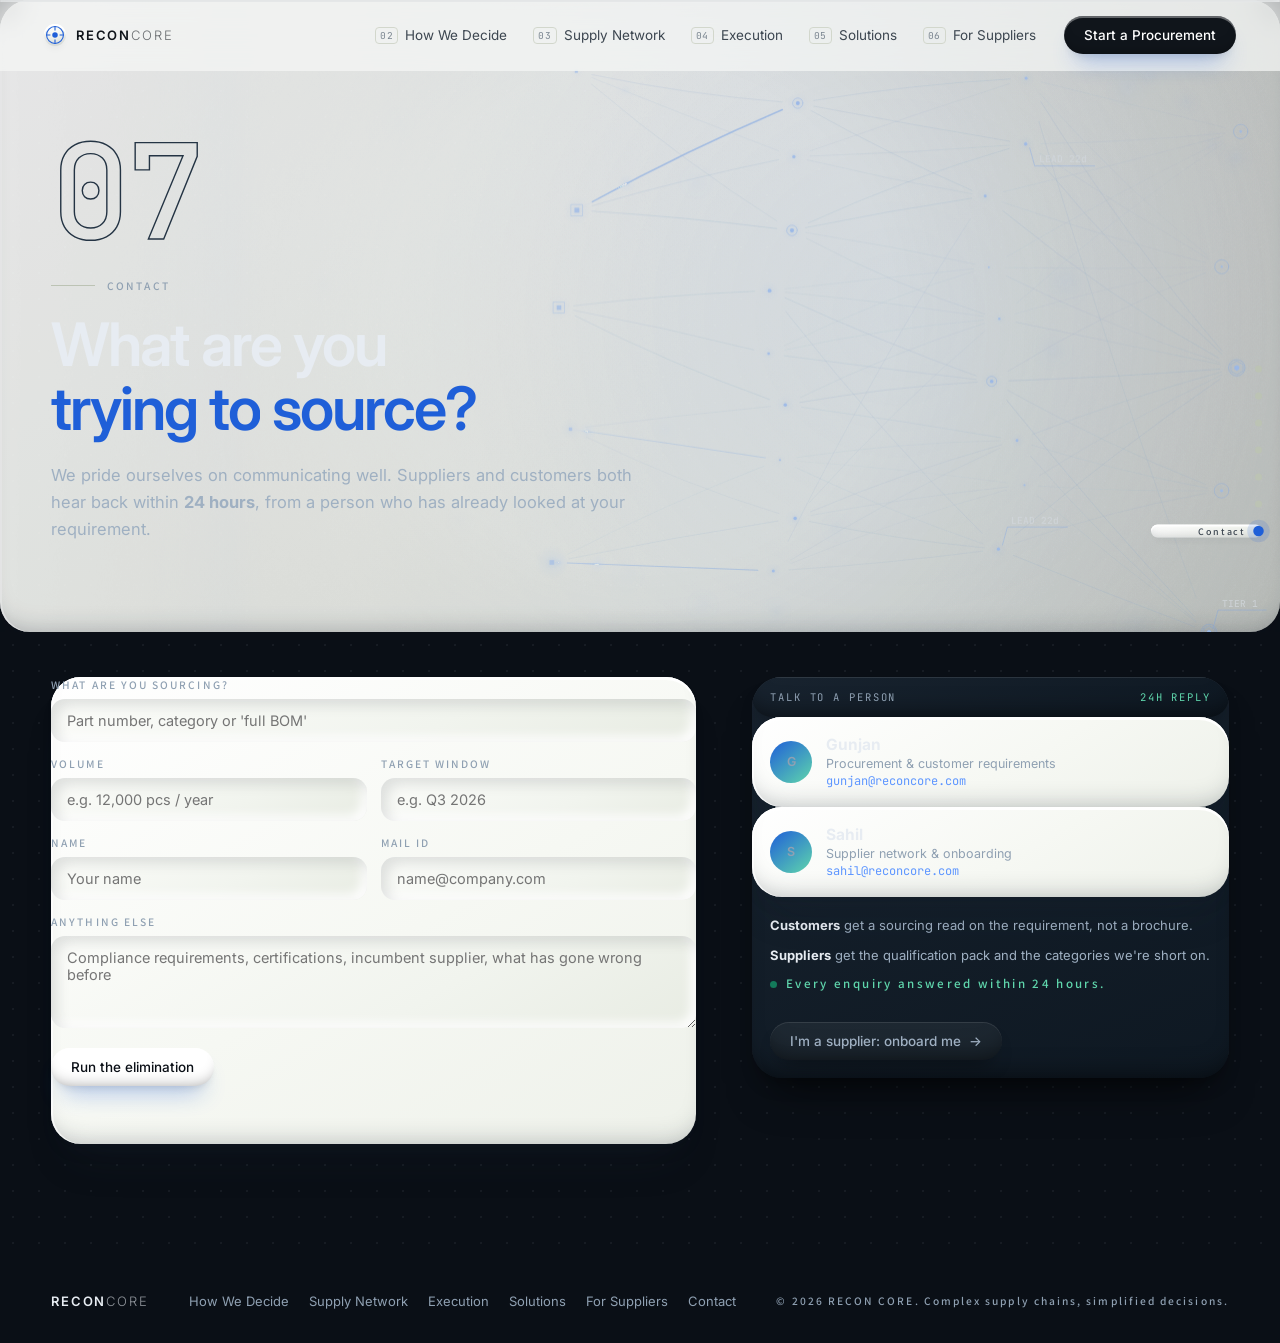
==== contact.html @ baec4ff2 "RECON CORE marketing site Seven-page static site for RECON CORE and the RECON ATLAS engine. Vanilla " ====
<!DOCTYPE html>
<html lang="en">
<head>
<meta charset="UTF-8" />
<meta name="viewport" content="width=device-width, initial-scale=1" />
<title>Contact | RECON CORE</title>
<meta name="description" content="Tell us what you are trying to source. Suppliers and customers hear back within 24 hours." />
<link rel="icon" href="favicon.svg" type="image/svg+xml" />
<meta property="og:type" content="website" />
<meta property="og:site_name" content="RECON CORE" />
<meta property="og:title" content="Contact | RECON CORE" />
<meta property="og:description" content="Tell us what you are trying to source. Suppliers and customers hear back within 24 hours." />
<meta name="twitter:card" content="summary_large_image" />
<meta name="twitter:title" content="Contact | RECON CORE" />
<meta name="twitter:description" content="Tell us what you are trying to source. Suppliers and customers hear back within 24 hours." />
<meta name="theme-color" content="#0a0f16" />
<link rel="preconnect" href="https://fonts.googleapis.com" />
<link rel="preconnect" href="https://fonts.gstatic.com" crossorigin />
<link href="https://fonts.googleapis.com/css2?family=Assistant:wght@300;400;500;600;700&family=Inter:wght@300;400;500;600;700&family=JetBrains+Mono:wght@400;500&display=swap" rel="stylesheet" />
<link rel="stylesheet" href="css/styles.css" />
<link rel="stylesheet" href="css/shell.css" />
<link rel="stylesheet" href="css/motion.css" />
<link rel="stylesheet" href="css/polish.css" />
<link rel="stylesheet" href="css/clay.css" />
</head>
<body data-page="contact">

<header class="chapter chapter--night">
  <canvas id="ctaNet" class="chapter__canvas" aria-hidden="true"></canvas>
  <div class="chapter__in">
    <span class="chapter__num">07</span>
    <p class="chapter__k">Contact</p>
    <h1 class="chapter__t">What are you<br /><em>trying to source?</em></h1>
    <p class="chapter__s">We pride ourselves on communicating well. Suppliers and customers both hear back within <b>24 hours</b>, from a person who has already looked at your requirement.</p>
  </div>
</header>

<section class="section section--night" id="start">
  <div class="wrap contact">
    <form class="form reveal" id="procForm">
      <div class="field">
        <label for="pWhat">WHAT ARE YOU SOURCING?</label>
        <input type="text" id="pWhat" placeholder="Part number, category or 'full BOM'" required />
      </div>
      <div class="form__row">
        <div class="field">
          <label for="pQty">VOLUME</label>
          <input type="text" id="pQty" placeholder="e.g. 12,000 pcs / year" />
        </div>
        <div class="field">
          <label for="pWhen">TARGET WINDOW</label>
          <input type="text" id="pWhen" placeholder="e.g. Q3 2026" />
        </div>
      </div>
      <div class="form__row">
        <div class="field">
          <label for="pName">NAME</label>
          <input type="text" id="pName" placeholder="Your name" required />
        </div>
        <div class="field">
          <label for="pMail">MAIL ID</label>
          <input type="email" id="pMail" placeholder="name@company.com" required />
        </div>
      </div>
      <div class="field">
        <label for="pNotes">ANYTHING ELSE</label>
        <textarea id="pNotes" placeholder="Compliance requirements, certifications, incumbent supplier, what has gone wrong before"></textarea>
      </div>
      <button class="btn btn--solid form__go" type="submit">Run the elimination</button>

      <div class="cta__out" id="ctaOut" aria-live="polite">
        <div class="cta__steps" id="ctaSteps"></div>
        <div class="cta__result" id="ctaResult"></div>
      </div>
    </form>

    <aside class="people reveal">
      <div class="panel-head panel-head--dark"><span>TALK TO A PERSON</span><span class="panel-head__right">24H REPLY</span></div>
      <article class="person">
        <span class="person__av" aria-hidden="true">G</span>
        <div>
          <b>Gunjan</b>
          <span>Procurement &amp; customer requirements</span>
          <a href="mailto:gunjan@reconcore.com">gunjan@reconcore.com</a>
        </div>
      </article>
      <article class="person">
        <span class="person__av" aria-hidden="true">S</span>
        <div>
          <b>Sahil</b>
          <span>Supplier network &amp; onboarding</span>
          <a href="mailto:sahil@reconcore.com">sahil@reconcore.com</a>
        </div>
      </article>
      <div class="people__note">
        <p><b>Customers</b> get a sourcing read on the requirement, not a brochure.</p>
        <p><b>Suppliers</b> get the qualification pack and the categories we're short on.</p>
        <p class="people__sla"><span class="dot dot--live"></span>Every enquiry answered within 24 hours.</p>
      </div>
      <a class="btn btn--ghost btn--ghost-dark people__alt" href="suppliers.html">I'm a supplier: onboard me <span aria-hidden="true">&rarr;</span></a>
    </aside>
  </div>
</section>

<script src="js/hero-network.js"></script>
<script src="js/decision-tree.js"></script>
<script src="js/supply-map.js"></script>
<script src="js/shell.js"></script>
<script src="js/pages.js"></script>
<script src="js/motion.js"></script>
</body>
</html>
---- css/styles.css ----
/* =========================================================
   RECON CORE: engineering-canvas visual system
   ========================================================= */

:root{
  --paper:#f6f7f5;
  --paper-2:#eef0ec;
  --card:#ffffff;
  --ink:#10151b;
  --ink-2:#3c4650;
  --muted:#7a8590;
  --line:#d7dcd6;
  --line-2:#c3cabf;
  --accent:#1f5fd8;
  --accent-soft:#e8effc;
  --green:#137a5a;
  --green-soft:#e2f2ec;
  --amber:#a06b12;
  --night:#0a0f16;
  --night-2:#0f1720;
  --night-line:#1e2a36;
  --night-ink:#e7ecf2;
  --grid:rgba(16,21,27,.055);
  --mono:"JetBrains Mono",ui-monospace,SFMono-Regular,Menlo,Consolas,monospace;
  --sans:"Inter",-apple-system,BlinkMacSystemFont,"Segoe UI",Roboto,Helvetica,Arial,sans-serif;
  --r:14px;
  --ease:cubic-bezier(.16,1,.3,1);
}

*{box-sizing:border-box}
html{scroll-behavior:smooth}
body{
  margin:0;
  font-family:var(--sans);
  color:var(--ink);
  background:var(--paper);
  -webkit-font-smoothing:antialiased;
  overflow-x:hidden;
}
img,svg,canvas{display:block;max-width:100%}
a{color:inherit;text-decoration:none}
button{font:inherit;color:inherit}

/* dotted engineering grid */
.section,.hero{
  position:relative;
  background-image:radial-gradient(var(--grid) 1px,transparent 1px);
  background-size:26px 26px;
}
.section--paper{background-color:var(--paper-2)}
.section--night{
  background-color:var(--night);
  color:var(--night-ink);
  background-image:radial-gradient(rgba(231,236,242,.06) 1px,transparent 1px);
}

.wrap{width:min(1240px,92vw);margin-inline:auto}
.section{padding:clamp(72px,9vw,132px) 0}

/* ---------- scroll rail ---------- */
.scroll-rail{position:fixed;top:0;left:0;right:0;height:2px;z-index:200;background:transparent}
.scroll-rail__fill{height:100%;width:0;background:linear-gradient(90deg,var(--accent),var(--green));transition:width .1s linear}

/* ---------- nav ---------- */
.nav{
  position:fixed;top:0;left:0;right:0;z-index:150;
  display:flex;align-items:center;gap:28px;
  padding:16px clamp(18px,4vw,44px);
  background:rgba(246,247,245,.72);
  backdrop-filter:blur(14px) saturate(140%);
  border-bottom:1px solid transparent;
  transition:background .35s var(--ease),border-color .35s var(--ease),padding .35s var(--ease);
}
.nav.is-stuck{background:rgba(246,247,245,.92);border-bottom-color:var(--line);padding-block:11px}
.nav__brand{display:flex;align-items:center;gap:10px;margin-right:auto}
.nav__mark{display:grid;place-items:center;color:var(--accent);animation:spin 24s linear infinite}
@keyframes spin{to{transform:rotate(360deg)}}
.nav__word{font-weight:600;letter-spacing:.14em;font-size:13px}
.nav__word b{font-weight:300;opacity:.6}
.nav__links{display:flex;gap:26px;font-size:13.5px;color:var(--ink-2)}
.nav__links a{position:relative;padding:4px 0;transition:color .25s}
.nav__links a::after{
  content:"";position:absolute;left:0;right:100%;bottom:0;height:1px;
  background:var(--accent);transition:right .35s var(--ease);
}
.nav__links a:hover{color:var(--ink)}
.nav__links a:hover::after{right:0}
.nav__burger{display:none;background:none;border:0;padding:8px;cursor:pointer}
.nav__burger span{display:block;width:20px;height:1.5px;background:var(--ink);margin:4px 0;transition:transform .3s var(--ease),opacity .3s}
.nav.is-open .nav__burger span:first-child{transform:translateY(3px) rotate(45deg)}
.nav.is-open .nav__burger span:last-child{transform:translateY(-2.5px) rotate(-45deg)}

/* ---------- buttons ---------- */
.btn{
  display:inline-flex;align-items:center;gap:8px;
  padding:11px 20px;border-radius:999px;border:1px solid transparent;
  font-size:13.5px;font-weight:500;cursor:pointer;
  transition:transform .3s var(--ease),background .25s,color .25s,border-color .25s,box-shadow .3s;
}
.btn--solid{background:var(--ink);color:#fff}
.btn--solid:hover{transform:translateY(-2px);box-shadow:0 12px 26px -14px rgba(16,21,27,.7)}
.btn--ghost{border-color:var(--line-2);color:var(--ink-2)}
.btn--ghost:hover{border-color:var(--ink);color:var(--ink);transform:translateY(-2px)}
.section--night .btn--solid{background:#fff;color:var(--night)}

/* ---------- shared type ---------- */
.eyebrow{
  display:flex;align-items:center;gap:10px;
  font-family:var(--mono);font-size:11.5px;letter-spacing:.16em;text-transform:uppercase;
  color:var(--muted);margin:0 0 18px;
}
.eyebrow__num{
  display:grid;place-items:center;min-width:26px;height:20px;border-radius:4px;
  background:var(--ink);color:var(--paper);font-size:10.5px;letter-spacing:.06em;
}
.section--night .eyebrow{color:#8fa0b2}
.section--night .eyebrow__num{background:var(--accent);color:#fff}
.sec-title{
  font-size:clamp(28px,4vw,50px);line-height:1.08;letter-spacing:-.028em;
  font-weight:600;margin:0 0 16px;max-width:20ch;
}
.sec-title .muted{color:var(--muted);font-weight:300}
.sec-sub{max-width:58ch;color:var(--ink-2);font-size:16px;line-height:1.6;margin:0}
.section--night .sec-sub{color:#9fb0c2}
.sec-head{margin-bottom:clamp(38px,5vw,64px)}
.ok{color:var(--green)}

/* ---------- reveal ---------- */
.reveal{opacity:0;transform:translateY(26px);transition:opacity .9s var(--ease),transform .9s var(--ease)}
.reveal.is-in{opacity:1;transform:none}

/* =========================================================
   01 HERO
   ========================================================= */
.hero{
  min-height:100svh;display:flex;align-items:center;
  padding:112px 0 72px;overflow:hidden;
}
.hero__canvas{position:absolute;inset:0;width:100%;height:100%;opacity:.95}
/* copy stacks in the left column; the network breathes in the space to its right */
.hero__inner{
  position:relative;z-index:2;width:min(1240px,92vw);margin-inline:auto;
  display:grid;grid-template-columns:minmax(0,min(700px,55%)) 1fr;align-items:end;gap:clamp(24px,3vw,38px);
}
.hero__title{
  font-size:clamp(31px,4vw,52px);line-height:1.05;letter-spacing:-.034em;font-weight:600;
  margin:0 0 18px;
}
/* the mask that the lines rise out of: padded so descenders survive it */
.hero__title .line{display:block;overflow:hidden;padding-bottom:.1em;margin-bottom:-.1em}
.hero__title .line>span{display:block;transform:translateY(105%);animation:riseIn 1s var(--ease) forwards}
.hero__title .line:nth-child(1)>span{animation-delay:.15s}
.hero__title .line:nth-child(2)>span{animation-delay:.28s}
.hero__title .line:nth-child(3)>span{animation-delay:.41s}
.hero__title .line--accent>span{color:var(--accent)}
@keyframes riseIn{to{transform:none}}
.hero__sub{
  max-width:56ch;color:var(--ink-2);font-size:clamp(14px,1.15vw,15.5px);line-height:1.6;margin:0 0 4px;
  opacity:0;animation:fadeUp .9s var(--ease) .62s forwards;
}
.hero__actions{display:flex;gap:12px;flex-wrap:wrap;opacity:0;animation:fadeUp .9s var(--ease) .76s forwards}
@keyframes fadeUp{from{opacity:0;transform:translateY(16px)}to{opacity:1;transform:none}}

.elim{
  grid-column:2;align-self:end;justify-self:end;width:min(400px,100%);
  background:rgba(255,255,255,.82);backdrop-filter:blur(8px);
  border:1px solid var(--line);border-radius:var(--r);padding:22px;
  opacity:0;animation:fadeUp 1s var(--ease) .9s forwards;
  box-shadow:0 30px 60px -50px rgba(16,21,27,.6);
}
.elim__head{
  display:flex;align-items:center;gap:9px;font-family:var(--mono);
  font-size:10.5px;letter-spacing:.18em;color:var(--muted);margin-bottom:18px;
}
.dot{width:7px;height:7px;border-radius:50%;background:var(--green)}
.dot--live{box-shadow:0 0 0 0 rgba(19,122,90,.5);animation:pulse 2s infinite}
@keyframes pulse{70%{box-shadow:0 0 0 9px rgba(19,122,90,0)}100%{box-shadow:0 0 0 0 rgba(19,122,90,0)}}
.elim__track{display:flex;align-items:baseline;gap:6px;flex-wrap:wrap;font-family:var(--mono)}
.elim__n{
  font-size:clamp(18px,2.4vw,27px);font-weight:500;color:var(--line-2);
  transition:color .45s var(--ease),transform .45s var(--ease);
}
.elim__n.is-on{color:var(--ink);transform:translateY(-2px)}
.elim__n.is-done{color:var(--muted);opacity:.55}
.elim__n--final.is-on{color:var(--green)}
.elim__track i{color:var(--line-2);font-style:normal;font-size:14px}
.elim__status{font-family:var(--mono);font-size:11.5px;color:var(--muted);margin:16px 0 10px;min-height:16px}
.elim__bar{height:3px;background:var(--paper-2);border-radius:2px;overflow:hidden}
.elim__bar-fill{height:100%;width:0;background:linear-gradient(90deg,var(--accent),var(--green));transition:width .5s var(--ease)}

.hero__scroll{
  position:absolute;bottom:26px;left:50%;transform:translateX(-50%);z-index:2;
  display:flex;align-items:center;gap:9px;font-family:var(--mono);font-size:10.5px;
  letter-spacing:.2em;text-transform:uppercase;color:var(--muted);
}
.hero__scroll span{display:block;width:1px;height:30px;background:linear-gradient(var(--line-2),transparent);position:relative;overflow:hidden}
.hero__scroll span::after{content:"";position:absolute;inset:0;background:var(--accent);animation:scrollDot 2.2s ease-in-out infinite}
@keyframes scrollDot{0%{transform:translateY(-100%)}60%,100%{transform:translateY(100%)}}

/* =========================================================
   02 PROBLEM: chain
   ========================================================= */
.chain{display:grid;gap:26px}
.chain__row{
  background:var(--card);border:1px solid var(--line);border-radius:var(--r);
  padding:22px 24px;position:relative;overflow:hidden;
}
.chain__row--core{border-color:var(--accent);box-shadow:0 24px 50px -44px rgba(31,95,216,.9)}
.chain__label{font-family:var(--mono);font-size:10.5px;letter-spacing:.18em;color:var(--muted);margin-bottom:18px}
.chain__row--core .chain__label{color:var(--accent)}
.chain__nodes{display:flex;align-items:center;gap:0;flex-wrap:wrap;row-gap:14px}
.cnode{
  position:relative;flex:0 0 auto;
  border:1px solid var(--line-2);border-radius:8px;background:var(--paper);
  padding:9px 13px;font-size:12.5px;color:var(--ink-2);white-space:nowrap;
  opacity:0;transform:translateY(8px);
}
.is-in .cnode{animation:nodeIn .5s var(--ease) forwards}
.chain__nodes .cnode:nth-child(1){animation-delay:.05s}
.chain__nodes .cnode:nth-child(2){animation-delay:.16s}
.chain__nodes .cnode:nth-child(3){animation-delay:.27s}
.chain__nodes .cnode:nth-child(4){animation-delay:.38s}
.chain__nodes .cnode:nth-child(5){animation-delay:.49s}
.chain__nodes .cnode:nth-child(6){animation-delay:.6s}
.chain__nodes .cnode:nth-child(7){animation-delay:.71s}
.chain__nodes .cnode:nth-child(8){animation-delay:.82s}
@keyframes nodeIn{to{opacity:1;transform:none}}
.cnode + .cnode{margin-left:38px}
.cnode + .cnode::before{
  content:"";position:absolute;left:-38px;top:50%;width:38px;height:1px;
  background-image:linear-gradient(90deg,var(--line-2) 55%,transparent 0);
  background-size:6px 1px;
}
.cnode + .cnode::after{
  content:"";position:absolute;left:-9px;top:50%;transform:translateY(-50%) rotate(45deg);
  width:4px;height:4px;border-top:1px solid var(--line-2);border-right:1px solid var(--line-2);
}
.cnode--core{background:var(--ink);color:#fff;border-color:var(--ink);font-weight:500;letter-spacing:.06em}
.cnode--core::before{background-image:linear-gradient(90deg,var(--accent) 55%,transparent 0)!important}
.cnode--end{border-color:var(--ink);color:var(--ink)}
.chain__row--core .cnode--end{border-color:var(--green);color:var(--green);background:var(--green-soft)}
.chain__meta{margin-top:18px;font-size:12.5px;color:var(--muted)}
.chain__meta b{color:var(--ink-2);font-weight:600}
.chain__meta--core b{color:var(--green)}

.stat-strip{
  display:grid;grid-template-columns:repeat(4,1fr);gap:1px;margin-top:34px;
  background:var(--line);border:1px solid var(--line);border-radius:var(--r);overflow:hidden;
}
.stat{background:var(--card);padding:24px 22px}
.stat b{display:block;font-family:var(--mono);font-size:clamp(26px,3.4vw,40px);font-weight:500;letter-spacing:-.02em}
.stat span{display:block;margin-top:6px;font-size:12.5px;color:var(--muted);line-height:1.45}

/* =========================================================
   03 HOW WE THINK
   ========================================================= */
.think{display:grid;grid-template-columns:.9fr 1.1fr;gap:26px;align-items:start}
.think__factors{display:grid;gap:12px}
.factor{
  display:grid;grid-template-columns:1fr auto;align-items:center;row-gap:4px;
  text-align:left;background:var(--card);border:1px solid var(--line);border-radius:12px;
  padding:16px 18px;cursor:pointer;transition:border-color .3s,transform .3s var(--ease),box-shadow .3s;
}
.factor:hover{transform:translateX(4px);border-color:var(--line-2)}
.factor__k{font-family:var(--mono);font-size:12px;letter-spacing:.12em}
.factor__v{grid-column:1;font-size:12.5px;color:var(--muted)}
.factor__check{
  grid-row:1/3;width:22px;height:22px;border-radius:50%;border:1px solid var(--line-2);
  display:grid;place-items:center;transition:background .3s,border-color .3s;
}
.factor__check::after{
  content:"";width:9px;height:5px;border-left:1.6px solid #fff;border-bottom:1.6px solid #fff;
  transform:rotate(-45deg) scale(.4);opacity:0;transition:opacity .25s,transform .35s var(--ease);
}
.factor.is-on{border-color:var(--ink)}
.factor.is-on .factor__check{background:var(--green);border-color:var(--green)}
.factor.is-on .factor__check::after{opacity:1;transform:rotate(-45deg) scale(1)}
.factor:not(.is-on){opacity:.55}

.think__panel{background:var(--card);border:1px solid var(--line);border-radius:var(--r);overflow:hidden}
.panel-head{
  display:flex;justify-content:space-between;align-items:center;
  padding:13px 18px;border-bottom:1px solid var(--line);
  font-family:var(--mono);font-size:10.5px;letter-spacing:.18em;color:var(--muted);
}
.panel-head__right{color:var(--ink-2)}
.think__chart{width:100%;height:230px;display:block}
.think__legend{display:flex;flex-wrap:wrap;gap:16px;padding:0 18px 16px;font-size:11.5px;color:var(--muted)}
.think__legend i{display:inline-block;width:14px;height:2px;margin-right:7px;vertical-align:middle;border-radius:2px}
.think__out{display:grid;grid-template-columns:repeat(3,1fr);border-top:1px solid var(--line)}
.think__out div{padding:16px 18px;border-right:1px solid var(--line)}
.think__out div:last-child{border-right:0}
.think__out span{display:block;font-size:11.5px;color:var(--muted);margin-bottom:5px}
.think__out b{font-family:var(--mono);font-size:21px;font-weight:500;transition:color .3s}

/* =========================================================
   04 DECISION TREE
   ========================================================= */
.io{display:grid;grid-template-columns:1fr auto 1fr;gap:22px;align-items:center;margin-bottom:44px}
.io__box{background:var(--card);border:1px solid var(--line);border-radius:var(--r);padding:22px}
.io__box--out{border-color:var(--green)}
.io__k{font-family:var(--mono);font-size:10.5px;letter-spacing:.18em;color:var(--muted)}
.io__box b{display:block;font-size:19px;margin:8px 0 8px;letter-spacing:-.015em}
.io__box p{margin:0;font-size:13px;color:var(--muted);line-height:1.5}
.io__mid{display:grid;justify-items:center;gap:8px}
.io__canvas{width:230px;height:170px}
.io__label{font-family:var(--mono);font-size:10.5px;letter-spacing:.18em;color:var(--accent)}

.treewrap{display:grid;grid-template-columns:1.55fr .8fr;gap:26px;align-items:start}
.tree{width:100%;height:auto;background:var(--card);border:1px solid var(--line);border-radius:var(--r)}
.tree text{font-family:var(--mono);fill:var(--ink-2)}
.tlink{fill:none;stroke:var(--line-2);stroke-width:1.2;stroke-dasharray:5 5}
.tlink--live{stroke:var(--accent);stroke-width:1.6;stroke-dasharray:none}
.tlink--dead{stroke:var(--line);opacity:.5}
.tnode rect{fill:var(--paper);stroke:var(--line-2);stroke-width:1;rx:7}
.tnode text{font-size:10.5px;text-anchor:middle}
.tnode--root rect{fill:var(--ink);stroke:var(--ink)}
.tnode--root text{fill:#fff;font-size:12px}
.tnode--crit rect{fill:#fff;stroke:var(--ink-2)}
.tnode--live rect{stroke:var(--accent);fill:var(--accent-soft)}
.tnode--live text{fill:var(--accent)}
.tnode--win rect{fill:var(--green);stroke:var(--green)}
.tnode--win text{fill:#fff}
.tnode--dead{opacity:.3}
.tnode--num rect{fill:#fff;stroke:var(--ink);stroke-width:1.2}
.tnode--num text{font-size:15px;fill:var(--ink)}
.tcount{font-size:15px;font-weight:500;fill:var(--ink)}
.tnode{transition:opacity .5s var(--ease)}
.tpulse{fill:var(--accent)}

.scorecard{background:var(--card);border:1px solid var(--line);border-radius:var(--r);overflow:hidden;position:sticky;top:96px}
.scorecard__list{list-style:none;margin:0;padding:16px 18px;display:grid;gap:13px}
.scorecard__list li{display:grid;grid-template-columns:1fr 74px 30px;align-items:center;gap:10px;font-size:12.5px;color:var(--ink-2)}
.scorecard__list i{height:4px;border-radius:2px;background:var(--paper-2);position:relative;overflow:hidden}
.scorecard__list i::after{
  content:"";position:absolute;inset:0;width:0;border-radius:2px;
  background:linear-gradient(90deg,var(--accent),var(--green));transition:width 1.1s var(--ease);
}
.scorecard.is-in li i::after{width:var(--sw)}
.scorecard__list b{font-family:var(--mono);font-size:12.5px;text-align:right;font-weight:500}
.scorecard__why{padding:16px 18px;border-top:1px solid var(--line);background:var(--paper)}
.scorecard__why span{font-family:var(--mono);font-size:10.5px;letter-spacing:.16em;color:var(--muted)}
.scorecard__why p{margin:9px 0 0;font-size:12.8px;line-height:1.55;color:var(--ink-2)}

/* =========================================================
   05 SUPPLY NETWORK MAP
   ========================================================= */
.mapwrap{position:relative;border:1px solid var(--night-line);border-radius:var(--r);background:var(--night-2);overflow:hidden}
.map{width:100%;height:auto;display:block}
.mdot{fill:#4d647a}
.mroute{fill:none;stroke:rgba(31,95,216,.55);stroke-width:1.1;stroke-dasharray:4 6}
.mroute--hot{stroke:rgba(94,150,255,.9)}
.mflow{fill:none;stroke:#7fb0ff;stroke-width:1.6;stroke-linecap:round}
.mhub circle{fill:#5e96ff}
.mhub .ring{fill:none;stroke:#5e96ff;stroke-width:1}
.mhub text{font-family:var(--mono);font-size:9.5px;fill:#93a7bb;letter-spacing:.08em}
.mship{fill:#e7ecf2}
.mship-glow{fill:rgba(127,176,255,.18)}
.mship-g{filter:drop-shadow(0 0 3px rgba(127,176,255,.45))}
@keyframes landIn{to{opacity:1}}
@keyframes hubRing{
  0%{r:4;opacity:.85}
  70%{r:16;opacity:0}
  100%{r:16;opacity:0}
}
.map__legend{
  position:absolute;left:14px;bottom:12px;background:rgba(10,15,22,.7);
  border:1px solid var(--night-line);border-radius:8px;padding:8px 12px;
display:flex;gap:18px;flex-wrap:wrap;
  font-family:var(--mono);font-size:10px;letter-spacing:.1em;color:#8fa0b2;
}
.map__legend span{display:flex;align-items:center;gap:7px}
.lg{width:12px;height:2px;border-radius:2px;display:inline-block}
.lg--hub{width:7px;height:7px;border-radius:50%;background:#5e96ff}
.lg--route{background:repeating-linear-gradient(90deg,rgba(94,150,255,.8) 0 3px,transparent 3px 6px)}
.lg--ship{width:7px;height:7px;border-radius:50%;background:#e7ecf2}
.map__ticker{
  position:absolute;right:18px;top:16px;min-width:236px;
  background:rgba(10,15,22,.72);border:1px solid var(--night-line);border-radius:10px;padding:12px 14px;
  font-family:var(--mono);font-size:11px;color:#9fb0c2;line-height:1.75;
}
.map__ticker b{color:#e7ecf2;font-weight:500}
.map__ticker .row{display:flex;justify-content:space-between;gap:14px;opacity:0;animation:fadeUp .5s var(--ease) forwards}

/* =========================================================
   06 DASHBOARD
   ========================================================= */
.dash{border:1px solid var(--line);border-radius:var(--r);overflow:hidden;background:var(--card);box-shadow:0 40px 80px -70px rgba(16,21,27,.9)}
.dash__bar{display:flex;align-items:center;gap:22px;padding:12px 18px;border-bottom:1px solid var(--line);background:var(--paper)}
.dash__logo{font-family:var(--mono);font-size:11px;letter-spacing:.16em}
.dash__tabs{display:flex;gap:18px;font-size:12px;color:var(--muted)}
.dash__tabs b{font-weight:400;cursor:default}
.dash__tabs .is-on{color:var(--ink);font-weight:500;position:relative}
.dash__tabs .is-on::after{content:"";position:absolute;left:0;right:0;bottom:-13px;height:2px;background:var(--accent)}
.dash__dots{margin-left:auto;display:flex;gap:6px}
.dash__dots i{width:7px;height:7px;border-radius:50%;background:var(--line-2)}
.dash__body{display:grid;grid-template-columns:1fr 1.5fr 1fr}
.dash__col{padding:20px;border-right:1px solid var(--line)}
.dash__col:last-child{border-right:0}
.dash__k{font-family:var(--mono);font-size:10.5px;letter-spacing:.18em;color:var(--muted);margin-bottom:14px}
.drow{
  display:flex;justify-content:space-between;align-items:center;gap:12px;
  padding:10px 0;border-bottom:1px dashed var(--line);font-size:12.5px;color:var(--ink-2);
  opacity:0;transform:translateY(6px);
}
.dash.is-in .drow{animation:nodeIn .5s var(--ease) forwards}
.dash.is-in .drow:nth-child(2){animation-delay:.1s}
.dash.is-in .drow:nth-child(3){animation-delay:.2s}
.dash.is-in .drow:nth-child(4){animation-delay:.3s}
.dash.is-in .drow:nth-child(5){animation-delay:.4s}
.dash.is-in .drow:nth-child(6){animation-delay:.5s}
.drow em{font-style:normal;font-family:var(--mono);font-size:11.5px}
.chip{padding:3px 9px;border-radius:999px;font-size:10.5px;font-family:var(--mono)}
.chip--ok{background:var(--green-soft);color:var(--green)}
.chip--warn{background:#fbf1de;color:var(--amber)}

.pipe{display:flex;align-items:center;justify-content:space-between;margin-bottom:20px;position:relative}
.pipe::before{content:"";position:absolute;left:6px;right:6px;top:6px;height:1px;background:repeating-linear-gradient(90deg,var(--line-2) 0 4px,transparent 4px 8px)}
.pipe__step{position:relative;display:grid;justify-items:center;gap:8px;z-index:1}
.pipe__step i{width:13px;height:13px;border-radius:50%;background:var(--paper);border:1.5px solid var(--line-2);transition:background .4s,border-color .4s,transform .4s var(--ease)}
.pipe__step span{font-size:10.5px;color:var(--muted);font-family:var(--mono)}
.pipe__step.is-done i{background:var(--green);border-color:var(--green)}
.pipe__step.is-active i{background:var(--accent);border-color:var(--accent);transform:scale(1.25);box-shadow:0 0 0 5px rgba(31,95,216,.14)}
.pipe__step.is-done span,.pipe__step.is-active span{color:var(--ink-2)}

.dtable{width:100%;border-collapse:collapse;font-size:12.5px}
.dtable th{text-align:left;font-family:var(--mono);font-size:10px;letter-spacing:.14em;color:var(--muted);font-weight:400;padding:8px 0;border-bottom:1px solid var(--line)}
.dtable td{padding:11px 0;border-bottom:1px dashed var(--line);color:var(--ink-2)}
.dtable tr:last-child td{border-bottom:0}

.gauge{position:relative;display:grid;place-items:center;margin-bottom:14px}
.gauge svg{width:132px;height:132px;transform:rotate(-90deg)}
.gauge__bg{fill:none;stroke:var(--paper-2);stroke-width:8}
.gauge__fg{fill:none;stroke:var(--green);stroke-width:8;stroke-linecap:round;stroke-dasharray:314;stroke-dashoffset:314;transition:stroke-dashoffset 1.6s var(--ease)}
.gauge__num{position:absolute;top:44%;transform:translateY(-50%);font-family:var(--mono);font-size:24px}
.gauge small{position:absolute;bottom:14px;font-size:10.5px;color:var(--muted)}

/* =========================================================
   07 CARDS
   ========================================================= */
.cards{display:grid;grid-template-columns:repeat(4,1fr);gap:20px}
.card{
  background:var(--card);border:1px solid var(--line);border-radius:var(--r);padding:18px;
  transition:transform .45s var(--ease),box-shadow .45s var(--ease),border-color .3s;
}
.card:hover{transform:translateY(-6px);border-color:var(--line-2);box-shadow:0 30px 50px -44px rgba(16,21,27,.8)}
.card__art{height:132px;border-radius:9px;margin-bottom:16px;position:relative;overflow:hidden;background:var(--night-2)}
.card__art::after{content:"";position:absolute;inset:0;opacity:.9}
.card__art--semi::after{
  background:
    repeating-linear-gradient(90deg,transparent 0 12px,rgba(94,150,255,.35) 12px 13px),
    repeating-linear-gradient(0deg,transparent 0 12px,rgba(94,150,255,.22) 12px 13px),
    radial-gradient(circle at 50% 50%,rgba(94,150,255,.4),transparent 60%);
}
.card__art--pass::after{
  background:
    repeating-linear-gradient(45deg,rgba(19,122,90,.3) 0 6px,transparent 6px 16px),
    radial-gradient(circle at 30% 60%,rgba(19,122,90,.45),transparent 60%);
}
.card__art--em::after{
  background:
    repeating-radial-gradient(circle at 50% 50%,rgba(160,107,18,.36) 0 2px,transparent 2px 11px),
    radial-gradient(circle at 50% 50%,rgba(160,107,18,.3),transparent 65%);
}
.card__art--ind::after{
  background:
    repeating-linear-gradient(135deg,rgba(231,236,242,.22) 0 4px,transparent 4px 12px),
    radial-gradient(circle at 70% 40%,rgba(231,236,242,.28),transparent 60%);
}
.card__art::before{
  content:"";position:absolute;top:0;left:-60%;width:45%;height:100%;z-index:2;
  background:linear-gradient(100deg,transparent,rgba(255,255,255,.22),transparent);
  transition:left .8s var(--ease);
}
.card:hover .card__art::before{left:120%}
.card h3{margin:0 0 8px;font-size:17px;letter-spacing:-.015em;font-weight:600}
.card p{margin:0 0 14px;font-size:13px;line-height:1.55;color:var(--muted)}
.card__tag{
  display:inline-block;font-family:var(--mono);font-size:10px;letter-spacing:.12em;
  padding:4px 9px;border-radius:999px;background:var(--paper);border:1px solid var(--line);color:var(--ink-2);
}

/* =========================================================
   08 INDUSTRIES
   ========================================================= */
.inds{display:grid;grid-template-columns:repeat(4,1fr);gap:20px}
.ind{
  background:var(--card);border:1px solid var(--line);border-radius:var(--r);padding:22px;
  transition:transform .45s var(--ease),border-color .3s;position:relative;overflow:hidden;
}
.ind::after{content:"";position:absolute;left:0;bottom:0;height:2px;width:0;background:var(--accent);transition:width .6s var(--ease)}
.ind:hover{transform:translateY(-5px);border-color:var(--line-2)}
.ind:hover::after{width:100%}
.ind h3{margin:0 0 10px;font-size:18px;letter-spacing:-.015em;font-weight:600}
.ind p{margin:0 0 18px;font-size:13px;line-height:1.55;color:var(--muted)}
.ind__w{display:flex;gap:4px;height:6px;margin-bottom:12px}
.ind__w i{height:100%;width:0;border-radius:2px;transition:width 1s var(--ease)}
.is-in .ind__w i{width:var(--w)}
.ind__w i:nth-child(1){background:var(--accent)}
.ind__w i:nth-child(2){background:var(--green)}
.ind__w i:nth-child(3){background:var(--line-2)}
.ind__k{font-family:var(--mono);font-size:10.5px;letter-spacing:.08em;color:var(--muted)}

/* =========================================================
   09/10 PROOF
   ========================================================= */
.proof{display:grid;grid-template-columns:1fr 1fr;gap:clamp(28px,5vw,72px);align-items:start}
.ticks{list-style:none;margin:22px 0 0;padding:0;display:grid;gap:14px}
.ticks li{position:relative;padding-left:30px;font-size:14.5px;color:var(--ink-2);line-height:1.5}
.ticks li::before{
  content:"";position:absolute;left:0;top:3px;width:18px;height:18px;border-radius:50%;
  background:var(--green-soft);border:1px solid var(--green);
}
.ticks li::after{
  content:"";position:absolute;left:5.5px;top:8px;width:7px;height:4px;
  border-left:1.5px solid var(--green);border-bottom:1.5px solid var(--green);transform:rotate(-45deg);
}
.proof__body{font-size:15px;line-height:1.7;color:var(--ink-2);margin:0 0 16px}
.proof__nums{display:grid;grid-template-columns:repeat(3,1fr);gap:18px;margin-top:26px;padding-top:26px;border-top:1px solid var(--line)}
.proof__nums b{display:block;font-family:var(--mono);font-size:clamp(22px,3vw,32px);font-weight:500}
.proof__nums span{display:block;font-size:12px;color:var(--muted);margin-top:4px}

/* =========================================================
   11 CTA
   ========================================================= */
.cta{overflow:hidden;text-align:center}
.cta__canvas{position:absolute;inset:0;width:100%;height:100%;opacity:.55}
.cta__inner{position:relative;z-index:2;display:grid;justify-items:center}
.cta .eyebrow{justify-content:center}
.cta__title{font-size:clamp(32px,5.4vw,64px);line-height:1.04;letter-spacing:-.035em;font-weight:600;margin:0 0 14px}
.cta__sub{max-width:56ch;color:#9fb0c2;font-size:16px;line-height:1.6;margin:0 0 32px}
.cta__form{display:flex;gap:10px;width:min(680px,100%);flex-wrap:wrap}
.cta__form input{
  flex:1 1 320px;background:rgba(231,236,242,.06);border:1px solid var(--night-line);
  border-radius:999px;padding:14px 22px;color:var(--night-ink);font-size:14.5px;font-family:var(--sans);
  transition:border-color .3s,background .3s;
}
.cta__form input::placeholder{color:#63788c}
.cta__form input:focus{outline:0;border-color:#5e96ff;background:rgba(231,236,242,.1)}
.cta__out{width:min(680px,100%);margin-top:26px;min-height:10px}
.cta__steps{display:flex;gap:8px;justify-content:center;flex-wrap:wrap;font-family:var(--mono);font-size:13px}
.cta__steps span{
  padding:6px 13px;border-radius:999px;border:1px solid var(--night-line);color:#9fb0c2;
  opacity:0;transform:translateY(8px);animation:fadeUp .45s var(--ease) forwards;
}
.cta__steps span.win{border-color:var(--green);background:rgba(19,122,90,.18);color:#5fd6ac}
.cta__result{
  margin-top:18px;font-size:14px;color:#9fb0c2;opacity:0;transition:opacity .6s var(--ease);
}
.cta__result.is-on{opacity:1}
.cta__result b{color:var(--night-ink)}

/* ---------- footer ---------- */
.foot{background:var(--night);color:#8fa0b2;padding:34px 0;border-top:1px solid var(--night-line)}
.foot__in{display:flex;align-items:center;gap:22px;flex-wrap:wrap}
.foot .nav__word{color:var(--night-ink)}
.foot__links{display:flex;gap:20px;font-size:13px;margin-inline:auto;flex-wrap:wrap}
.foot__links a:hover{color:var(--night-ink)}
.foot__c{font-size:11.5px;font-family:var(--mono)}

/* =========================================================
   RESPONSIVE
   ========================================================= */
@media (max-width:1080px){
  .hero__inner{grid-template-columns:1fr}
  .elim{grid-column:1;justify-self:stretch;width:auto}
  .think,.treewrap,.proof{grid-template-columns:1fr}
  .cards,.inds{grid-template-columns:repeat(2,1fr)}
  .dash__body{grid-template-columns:1fr 1fr}
  .dash__col:nth-child(2){border-right:0}
  .dash__col:nth-child(3){grid-column:1/-1;border-top:1px solid var(--line)}
  .io{grid-template-columns:1fr}
  .scorecard{position:static}
}
@media (max-width:760px){
  .nav__links{
    position:fixed;inset:62px 0 auto;background:rgba(246,247,245,.98);
    flex-direction:column;gap:0;padding:12px 22px 22px;border-bottom:1px solid var(--line);
    transform:translateY(-130%);transition:transform .45s var(--ease);
  }
  .nav.is-open .nav__links{transform:none}
  .nav__links a{padding:13px 0;border-bottom:1px solid var(--line);font-size:15px}
  .nav__burger{display:block;order:3}
  .nav__cta{display:none}
  .stat-strip{grid-template-columns:repeat(2,1fr)}
  .cards,.inds{grid-template-columns:1fr}
  .dash__body{grid-template-columns:1fr}
  .dash__col{border-right:0;border-bottom:1px solid var(--line)}
  .think__out{grid-template-columns:1fr}
  .think__out div{border-right:0;border-bottom:1px solid var(--line)}
  .map__ticker{position:static;margin:14px;min-width:0}
  .map__legend{position:static;padding:0 14px 14px}
  .cnode + .cnode{margin-left:26px}
  .cnode + .cnode::before{left:-26px;width:26px}
  .proof__nums{grid-template-columns:1fr}
}

/* static mode: ?still=1 */
.is-still *,.is-still *::before,.is-still *::after{
  animation-duration:.001ms!important;animation-iteration-count:1!important;transition-duration:.001ms!important;
}
.is-still{scroll-behavior:auto}
.is-still .reveal{opacity:1;transform:none}
.is-still .hero__title .line>span{transform:none}
.is-still .hero__sub,.is-still .hero__actions,.is-still .elim{opacity:1}
.is-still .cnode,.is-still .drow{opacity:1;transform:none}
.is-still .scorecard li i::after{width:var(--sw)}
.is-still .ind__w i{width:var(--w)}

@media (prefers-reduced-motion:reduce){
  *,*::before,*::after{animation-duration:.001ms!important;animation-iteration-count:1!important;transition-duration:.001ms!important}
  html{scroll-behavior:auto}
  .reveal{opacity:1;transform:none}
  .hero__title .line>span{transform:none}
  .hero__sub,.hero__actions,.elim{opacity:1}
}
---- css/shell.css ----
/* =========================================================
   RECON CORE: multi-page chrome
   Page transitions, chapter rail, chapter heads, next-page.
   ========================================================= */

/* ---------- nav numbering ---------- */
.nav__links a{display:flex;align-items:center;gap:7px}
.nav__links a i{
  font-style:normal;font-family:var(--mono);font-size:9.5px;letter-spacing:.06em;
  color:var(--muted);border:1px solid var(--line);border-radius:4px;padding:1px 4px;
  transition:border-color .3s,color .3s,background .3s;
}
.nav__links a.is-here{color:var(--ink);font-weight:500}
.nav__links a.is-here i{background:var(--ink);border-color:var(--ink);color:var(--paper)}
.nav__links a:hover i{border-color:var(--line-2);color:var(--ink-2)}

/* ---------- page transition curtain ---------- */
.pt{
  position:fixed;inset:0;z-index:400;pointer-events:none;
  display:grid;grid-template-columns:repeat(6,1fr);
}
.pt i{background:var(--night);transform:scaleY(0);will-change:transform}
.pt__label{
  position:absolute;inset:auto 0 50% 0;text-align:center;color:var(--night-ink);
  font-family:var(--mono);font-size:12px;letter-spacing:.24em;text-transform:uppercase;
  opacity:0;transition:opacity .3s ease;
}
.pt__label b{color:#5e96ff;font-weight:500;margin-right:8px}

.pt--enter i{transform-origin:bottom;animation:ptOut .62s cubic-bezier(.76,0,.24,1) forwards}
.pt--enter i:nth-child(1){animation-delay:.10s}
.pt--enter i:nth-child(2){animation-delay:.06s}
.pt--enter i:nth-child(3){animation-delay:.02s}
.pt--enter i:nth-child(4){animation-delay:.04s}
.pt--enter i:nth-child(5){animation-delay:.08s}
.pt--enter i:nth-child(6){animation-delay:.12s}
@keyframes ptOut{from{transform:scaleY(1)}to{transform:scaleY(0)}}

.pt--exit i{transform-origin:top;animation:ptIn .46s cubic-bezier(.76,0,.24,1) forwards}
.pt--exit i:nth-child(1){animation-delay:.00s}
.pt--exit i:nth-child(2){animation-delay:.03s}
.pt--exit i:nth-child(3){animation-delay:.06s}
.pt--exit i:nth-child(4){animation-delay:.09s}
.pt--exit i:nth-child(5){animation-delay:.12s}
.pt--exit i:nth-child(6){animation-delay:.15s}
.pt--exit .pt__label{opacity:1;transition-delay:.22s}
@keyframes ptIn{from{transform:scaleY(0)}to{transform:scaleY(1)}}

/* ---------- chapter rail ---------- */
.rail{
  position:fixed;right:18px;top:50%;transform:translateY(-50%);z-index:120;
  display:grid;gap:14px;
}
.rail__dot{
  display:flex;align-items:center;justify-content:flex-end;gap:9px;
  font-family:var(--mono);font-size:10px;letter-spacing:.14em;color:var(--muted);
}
.rail__dot b{
  order:2;width:7px;height:7px;border-radius:50%;background:var(--line-2);
  transition:background .35s var(--ease),transform .35s var(--ease),box-shadow .35s;
  font-size:0;
}
.rail__dot span{
  order:1;opacity:0;transform:translateX(6px);white-space:nowrap;
  transition:opacity .3s var(--ease),transform .3s var(--ease);
}
.rail__dot:hover span{opacity:1;transform:none}
.rail__dot:hover b{background:var(--ink-2)}
.rail__dot.is-here b{background:var(--accent);transform:scale(1.5);box-shadow:0 0 0 4px rgba(31,95,216,.14)}
.rail__dot.is-here span{opacity:1;transform:none;color:var(--ink-2)}
.section--night ~ .rail{}
body.is-dark-rail .rail__dot span{color:#9fb0c2}

/* ---------- chapter head (each page opens with one) ---------- */
.chapter{
  position:relative;padding:clamp(124px,14vh,152px) 0 clamp(56px,7vw,92px);overflow:hidden;
  background-image:radial-gradient(var(--grid) 1px,transparent 1px);background-size:26px 26px;
}
.chapter--night{background-color:var(--night);color:var(--night-ink);
  background-image:radial-gradient(rgba(231,236,242,.06) 1px,transparent 1px)}
.chapter__in{position:relative;z-index:2;width:min(1240px,92vw);margin-inline:auto}
.chapter__num{
  display:block;font-family:var(--mono);font-size:clamp(56px,10.5vw,132px);line-height:1;
  font-weight:500;letter-spacing:-.03em;color:transparent;
  -webkit-text-stroke:1.4px var(--line-2);
  margin:0 0 20px;
  opacity:0;transform:translateY(24px);animation:fadeUp 1s var(--ease) .1s forwards;
}
.chapter--night .chapter__num{-webkit-text-stroke-color:#243444}
.chapter__k{
  display:flex;align-items:center;gap:12px;margin:0 0 20px;
  font-family:var(--mono);font-size:11.5px;letter-spacing:.18em;text-transform:uppercase;color:var(--muted);
  opacity:0;animation:fadeUp .9s var(--ease) .26s forwards;
}
.chapter__k::before{content:"";width:44px;height:1px;background:var(--line-2);flex:0 0 auto}
.chapter--night .chapter__k{color:#8fa0b2}
.chapter__t{
  font-size:clamp(32px,4.8vw,60px);line-height:1.06;letter-spacing:-.034em;font-weight:600;
  margin:0 0 22px;max-width:22ch;
  opacity:0;animation:fadeUp .95s var(--ease) .36s forwards;
}
.chapter__t em{font-style:normal;color:var(--accent)}
.chapter__s{
  max-width:60ch;font-size:16.5px;line-height:1.62;color:var(--ink-2);margin:0;
  opacity:0;animation:fadeUp .95s var(--ease) .48s forwards;
}
.chapter--night .chapter__s{color:#9fb0c2}
.chapter__canvas{position:absolute;inset:0;width:100%;height:100%;opacity:.9}


/* a chapter head already provides the breathing room: don't pad twice */
.chapter + .section{padding-top:clamp(38px,4.5vw,64px)}
.chapter--night + .section--night{padding-top:clamp(30px,3.5vw,52px)}
.sec-head:last-child{margin-bottom:0}
.section > .wrap > .sec-head + .reveal{margin-top:0}

/* ---------- next page ---------- */
.nextpage{
  display:grid;grid-template-columns:1fr auto;align-items:center;gap:18px;
  width:min(1240px,92vw);margin:0 auto clamp(60px,7vw,96px);
  padding:clamp(26px,4vw,44px);border:1px solid var(--line);border-radius:var(--r);
  background:var(--card);position:relative;overflow:hidden;
  transition:border-color .35s,transform .5s var(--ease);
}
.nextpage::after{
  content:"";position:absolute;left:0;top:0;bottom:0;width:0;background:var(--accent-soft);
  transition:width .6s var(--ease);z-index:0;
}
.nextpage:hover{border-color:var(--accent);transform:translateY(-3px)}
.nextpage:hover::after{width:100%}
.nextpage>*{position:relative;z-index:1}
.nextpage__k{grid-column:1;font-family:var(--mono);font-size:10.5px;letter-spacing:.18em;color:var(--muted);text-transform:uppercase}
.nextpage__t{grid-column:1;font-size:clamp(20px,3vw,32px);letter-spacing:-.025em;font-weight:600;margin-top:8px}
.nextpage__go{
  grid-row:1/3;grid-column:2;width:52px;height:52px;border-radius:50%;
  border:1px solid var(--line-2);display:grid;place-items:center;font-size:19px;
  transition:background .35s,color .35s,border-color .35s,transform .45s var(--ease);
}
.nextpage:hover .nextpage__go{background:var(--ink);color:#fff;border-color:var(--ink);transform:translateX(5px)}

/* ---------- chapter index (home) ---------- */
.paths{display:grid;grid-template-columns:repeat(3,1fr);gap:18px}
.pathcard{
  position:relative;display:block;padding:24px;border:1px solid var(--line);border-radius:var(--r);
  background:var(--card);overflow:hidden;
  transition:transform .45s var(--ease),border-color .3s,box-shadow .45s var(--ease);
}
.pathcard:hover{transform:translateY(-6px);border-color:var(--line-2);box-shadow:0 30px 54px -46px rgba(16,21,27,.85)}
.pathcard__n{font-family:var(--mono);font-size:11px;letter-spacing:.16em;color:var(--muted)}
.pathcard h3{margin:12px 0 8px;font-size:19px;letter-spacing:-.02em;font-weight:600}
.pathcard p{margin:0;font-size:13.5px;line-height:1.55;color:var(--muted)}
.pathcard__line{
  position:absolute;left:24px;right:24px;bottom:18px;height:1px;
  background:repeating-linear-gradient(90deg,var(--line-2) 0 4px,transparent 4px 8px);
}
.pathcard__line::after{
  content:"";position:absolute;right:0;top:-2px;width:5px;height:5px;border-radius:50%;
  background:var(--accent);transform:scale(0);transition:transform .4s var(--ease);
}
.pathcard:hover .pathcard__line::after{transform:scale(1)}
.pathcard{padding-bottom:46px}

/* ---------- presets (how we decide) ---------- */
.presets{display:flex;gap:8px;flex-wrap:wrap;margin-bottom:20px}
.preset{
  padding:8px 15px;border-radius:999px;border:1px solid var(--line);background:var(--card);
  font-family:var(--mono);font-size:11px;letter-spacing:.1em;color:var(--muted);cursor:pointer;
  transition:border-color .3s,color .3s,background .3s,transform .3s var(--ease);
}
.preset:hover{transform:translateY(-2px);border-color:var(--line-2)}
.preset.is-on{background:var(--ink);border-color:var(--ink);color:#fff}

/* ---------- hub detail (supply network) ---------- */
.hubpanel{
  position:absolute;left:18px;top:16px;width:236px;
  background:rgba(10,15,22,.82);border:1px solid var(--night-line);border-radius:10px;
  padding:14px;font-family:var(--mono);font-size:11px;color:#9fb0c2;line-height:1.7;
  opacity:0;transform:translateY(-6px);transition:opacity .4s var(--ease),transform .4s var(--ease);
  pointer-events:none;
}
.hubpanel.is-on{opacity:1;transform:none}
.hubpanel h4{margin:0 0 8px;font-size:13px;color:var(--night-ink);letter-spacing:.1em;font-weight:500}
.hubpanel .kv{display:flex;justify-content:space-between;gap:12px}
.hubpanel .kv b{color:#e7ecf2;font-weight:500}
.mhub{cursor:pointer}
.mhub.is-sel circle:nth-child(2){fill:#5fd6ac}

/* ---------- lane table ---------- */
.lanes{width:100%;border-collapse:collapse;font-size:13px;margin-top:26px}
.lanes th{
  text-align:left;font-family:var(--mono);font-size:10px;letter-spacing:.16em;color:#8fa0b2;
  font-weight:400;padding:10px 12px;border-bottom:1px solid var(--night-line);
}
.lanes td{padding:13px 12px;border-bottom:1px dashed var(--night-line);color:#c6d2de}
.lanes tr{transition:background .3s}
.lanes tbody tr:hover{background:rgba(231,236,242,.04)}
.lanes .mono{font-family:var(--mono);font-size:12px;color:#9fb0c2}

/* ---------- expandable source cards ---------- */
.card{cursor:pointer}
.card__more{
  max-height:0;overflow:hidden;opacity:0;
  transition:max-height .55s var(--ease),opacity .4s var(--ease),margin .55s var(--ease);
}
.card.is-open .card__more{max-height:280px;opacity:1;margin-top:12px}
.card__more ul{margin:0;padding-left:16px;font-size:12.5px;color:var(--muted);line-height:1.7}
.card__toggle{
  display:flex;align-items:center;gap:7px;margin-top:14px;
  font-family:var(--mono);font-size:10px;letter-spacing:.14em;color:var(--accent);
}
.card__toggle i{
  font-style:normal;display:grid;place-items:center;width:16px;height:16px;border-radius:50%;
  border:1px solid var(--accent);font-size:12px;line-height:1;transition:transform .4s var(--ease);
}
.card.is-open .card__toggle i{transform:rotate(45deg)}

/* ---------- timeline (about) ---------- */
.tl{position:relative;margin-top:34px;padding-left:30px}
.tl::before{
  content:"";position:absolute;left:7px;top:6px;bottom:6px;width:1px;
  background:repeating-linear-gradient(180deg,var(--line-2) 0 4px,transparent 4px 8px);
}
.tl__item{position:relative;padding-bottom:26px}
.tl__item::before{
  content:"";position:absolute;left:-27px;top:5px;width:9px;height:9px;border-radius:50%;
  background:var(--paper-2);border:1.5px solid var(--line-2);transition:background .4s,border-color .4s;
}
.is-in .tl__item::before{background:var(--accent);border-color:var(--accent)}
.tl__item:nth-child(2)::before{transition-delay:.12s}
.tl__item:nth-child(3)::before{transition-delay:.24s}
.tl__item:nth-child(4)::before{transition-delay:.36s}
.tl__item:nth-child(5)::before{transition-delay:.48s}
.tl__k{font-family:var(--mono);font-size:10.5px;letter-spacing:.16em;color:var(--muted)}
.tl__item h4{margin:6px 0 5px;font-size:16px;font-weight:600;letter-spacing:-.015em}
.tl__item p{margin:0;font-size:13.5px;line-height:1.6;color:var(--ink-2)}

/* ---------- start page form ---------- */
.form{display:grid;gap:14px;width:min(680px,100%)}
.field{display:grid;gap:7px;text-align:left}
.field label{font-family:var(--mono);font-size:10.5px;letter-spacing:.16em;color:#8fa0b2}
.field input,.field select,.field textarea{
  background:rgba(231,236,242,.06);border:1px solid var(--night-line);border-radius:10px;
  padding:13px 16px;color:var(--night-ink);font-size:14.5px;font-family:var(--sans);
  transition:border-color .3s,background .3s;
}
.field textarea{min-height:92px;resize:vertical}
.field input:focus,.field select:focus,.field textarea:focus{
  outline:0;border-color:#5e96ff;background:rgba(231,236,242,.1);
}
.field select option{background:var(--night);color:var(--night-ink)}
.form__row{display:grid;grid-template-columns:1fr 1fr;gap:14px}
.form__go{justify-self:start;margin-top:6px}

@media (max-width:1080px){
  .paths{grid-template-columns:repeat(2,1fr)}
  .rail{display:none}
}
@media (max-width:760px){
  .paths,.form__row{grid-template-columns:1fr}
  .nextpage{grid-template-columns:1fr}
  .nextpage__go{grid-row:auto;grid-column:1}
  .lanes th:nth-child(4),.lanes td:nth-child(4){display:none}
}
/* =========================================================
   HERO INTAKE: three ways to state a requirement
   ========================================================= */
.intake{
  margin-top:26px;max-width:560px;background:rgba(255,255,255,.86);backdrop-filter:blur(8px);
  border:1px solid var(--line);border-radius:var(--r);overflow:hidden;
  opacity:0;animation:fadeUp .9s var(--ease) .7s forwards;
  box-shadow:0 30px 60px -52px rgba(16,21,27,.7);
}
.intake__head{padding:16px 18px 0;font-size:15px;font-weight:600;letter-spacing:-.01em}
.intake__tabs{display:flex;gap:4px;padding:12px 18px 0;flex-wrap:wrap}
.intake__tab{
  border:1px solid transparent;background:none;padding:7px 12px;border-radius:999px;cursor:pointer;
  font-family:var(--mono);font-size:10.5px;letter-spacing:.08em;color:var(--muted);
  transition:background .3s,color .3s,border-color .3s;
}
.intake__tab:hover{color:var(--ink-2);border-color:var(--line)}
.intake__tab.is-on{background:var(--accent-soft);border-color:var(--accent);color:var(--accent)}
.intake__body{padding:14px 18px 18px;display:grid;gap:12px}
.intake__pane{display:none}
.intake__pane.is-on{display:block;animation:fadeUp .4s var(--ease)}
.intake__pane input[type=text]{
  width:100%;border:1px solid var(--line);border-radius:10px;padding:13px 15px;
  font-family:var(--sans);font-size:14px;background:var(--paper);transition:border-color .3s,background .3s;
}
.intake__pane input[type=text]:focus{outline:0;border-color:var(--accent);background:#fff}
.drop{
  display:grid;gap:3px;padding:18px;border:1.4px dashed var(--line-2);border-radius:10px;
  cursor:pointer;text-align:center;transition:border-color .3s,background .3s;
}
.drop:hover{border-color:var(--accent);background:var(--accent-soft)}
.drop b{font-size:14px}
.drop span{font-size:12px;color:var(--muted)}
.drop.is-set{border-style:solid;border-color:var(--green);background:var(--green-soft)}
.visually-hidden{position:absolute;width:1px;height:1px;clip:rect(0 0 0 0);overflow:hidden}
.intake__out{
  padding:0 18px;max-height:0;overflow:hidden;font-size:13px;line-height:1.55;color:var(--ink-2);
  border-top:1px solid transparent;transition:max-height .5s var(--ease),padding .5s var(--ease);
}
.intake__out.is-on{max-height:140px;padding:14px 18px;border-top-color:var(--line);background:var(--paper)}
.intake__out.is-warn{color:var(--amber)}
.intake__out a{color:var(--accent);text-decoration:underline;text-underline-offset:2px}

/* =========================================================
   FLOW: requirement to dock
   ========================================================= */
.flowline{display:grid;grid-template-columns:repeat(4,1fr);gap:0;position:relative}
.flowline::before{
  content:"";position:absolute;left:6%;right:6%;top:38px;height:1px;
  background:repeating-linear-gradient(90deg,var(--line-2) 0 4px,transparent 4px 9px);
}
.stage{
  position:relative;padding:0 20px;border-left:1px solid var(--line);
  transition:transform .5s var(--ease);
}
.stage:first-child{border-left:0}
.stage__n{
  position:relative;z-index:1;display:grid;place-items:center;width:44px;height:44px;border-radius:50%;
  background:var(--paper-2);border:1px solid var(--line-2);
  font-family:var(--mono);font-size:12px;color:var(--muted);margin-bottom:18px;
  transition:background .45s var(--ease),color .45s,border-color .45s,transform .45s var(--ease);
}
.stage h3{margin:0 0 9px;font-size:17.5px;letter-spacing:-.02em;font-weight:600}
.stage p{margin:0 0 14px;font-size:13.5px;line-height:1.58;color:var(--muted)}
.stage__tag{
  font-family:var(--mono);font-size:10px;letter-spacing:.12em;color:var(--ink-2);
  border:1px solid var(--line);border-radius:999px;padding:4px 10px;display:inline-block;background:var(--card);
}
.stage.is-on .stage__n{background:var(--accent);border-color:var(--accent);color:#fff;transform:scale(1.1)}
.stage.is-on{transform:translateY(-4px)}
.stage.is-on .stage__tag{border-color:var(--accent);color:var(--accent)}

/* =========================================================
   STATEMENT: we don't hope / guess / execute
   ========================================================= */
.statement__t{
  font-size:clamp(34px,6vw,80px);line-height:1.02;letter-spacing:-.04em;font-weight:600;margin:0 0 40px;
}
.statement__t span{display:block;opacity:.34;transition:opacity .7s var(--ease),transform .7s var(--ease);transform:translateX(-14px)}
.statement__t em{font-style:normal;color:#5e96ff}
.is-in .statement__t span{opacity:.4;transform:none}
.is-in .statement__t span:nth-child(2){transition-delay:.14s}
.is-in .statement__t .statement__x{opacity:1;transition-delay:.3s}
.statement__x em{color:#5fd6ac}
.statement__grid{display:grid;grid-template-columns:repeat(3,1fr);gap:20px;border-top:1px solid var(--night-line);padding-top:26px}
.statement__grid div{display:grid;gap:6px}
.statement__grid b{font-family:var(--mono);font-size:11px;letter-spacing:.16em;color:#5e96ff;font-weight:500}
.statement__grid span{font-size:14px;line-height:1.6;color:#9fb0c2}

/* =========================================================
   SUPPLY NETWORK: layers, tiers, levels
   ========================================================= */
.layerbar{display:flex;align-items:center;gap:10px;flex-wrap:wrap;margin-bottom:18px}
.layerbar__k{font-family:var(--mono);font-size:10.5px;letter-spacing:.18em;color:#8fa0b2;margin-right:4px}
.layer{
  display:flex;align-items:center;gap:8px;padding:7px 14px;border-radius:999px;cursor:pointer;
  border:1px solid var(--night-line);background:rgba(231,236,242,.04);color:#9fb0c2;
  font-family:var(--mono);font-size:11px;letter-spacing:.08em;
  transition:border-color .3s,color .3s,background .3s,transform .3s var(--ease);
}
.layer i{width:7px;height:7px;border-radius:50%;background:#3d5266;transition:background .3s,box-shadow .3s}
.layer:hover{transform:translateY(-2px)}
.layer.is-on{border-color:#5e96ff;color:var(--night-ink)}
.layer.is-on i{background:#5e96ff;box-shadow:0 0 0 3px rgba(94,150,255,.18)}
.layerbar__hint{margin-left:auto;font-family:var(--mono);font-size:10.5px;color:#63788c}

.mlevel{fill:none;stroke-width:1;stroke-dasharray:2 4}
.mlevel--t1{stroke:rgba(94,150,255,.5)}
.mlevel--t2{stroke:rgba(95,214,172,.38)}
.mlevel--t3{stroke:rgba(160,180,200,.28)}
.mhub--t2 circle:nth-child(2){fill:#5fd6ac}
.mhub--t3 circle:nth-child(2){fill:#93a7bb}
.lg--t1{width:7px;height:7px;border-radius:50%;background:#5e96ff}
.lg--t2{width:7px;height:7px;border-radius:50%;background:#5fd6ac}
.hubpanel__cat{margin:9px 0 0;padding-top:9px;border-top:1px solid var(--night-line);color:#8fa0b2}

.levels{display:grid;grid-template-columns:repeat(3,1fr);gap:20px}
.level{background:var(--card);border:1px solid var(--line);border-radius:var(--r);padding:24px;
  transition:transform .45s var(--ease),border-color .3s}
.level:hover{transform:translateY(-5px);border-color:var(--line-2)}
.level__n{font-family:var(--mono);font-size:10.5px;letter-spacing:.18em;color:var(--accent)}
.level h3{margin:10px 0 9px;font-size:19px;letter-spacing:-.02em;font-weight:600}
.level p{margin:0 0 18px;font-size:13.5px;line-height:1.58;color:var(--muted)}
.level__bar{height:5px;border-radius:3px;background:var(--paper-2);overflow:hidden;margin-bottom:10px}
.level__bar i{display:block;height:100%;width:0;border-radius:3px;background:linear-gradient(90deg,var(--accent),var(--green));transition:width 1.1s var(--ease)}
.is-in .level__bar i{width:var(--w)}
.level__meta{font-family:var(--mono);font-size:10.5px;color:var(--muted);letter-spacing:.06em}

/* =========================================================
   EXECUTION: transparency + demo
   ========================================================= */
.transp{display:grid;grid-template-columns:repeat(3,1fr);gap:20px;margin-top:30px}
.tcard{background:var(--card);border:1px solid var(--line);border-radius:var(--r);padding:24px;position:relative;overflow:hidden}
.tcard__n{font-family:var(--mono);font-size:10.5px;letter-spacing:.18em;color:var(--muted)}
.tcard h3{margin:10px 0 8px;font-size:17px;letter-spacing:-.018em;font-weight:600}
.tcard p{margin:0;font-size:13.5px;line-height:1.58;color:var(--muted)}
.tcard::after{content:"";position:absolute;left:0;bottom:0;height:2px;width:0;background:var(--accent);transition:width .7s var(--ease)}
.is-in .tcard::after{width:100%}
.is-in .tcard:nth-child(2)::after{transition-delay:.12s}
.is-in .tcard:nth-child(3)::after{transition-delay:.24s}

.demo__in{display:grid;justify-items:center;text-align:center}
.demo .eyebrow{justify-content:center}
.demo__t{font-size:clamp(30px,5vw,58px);line-height:1.05;letter-spacing:-.035em;font-weight:600;margin:0 0 14px}
.demo__s{max-width:58ch;color:#9fb0c2;font-size:16px;line-height:1.62;margin:0 0 28px}
.demo__go{display:flex;gap:12px;flex-wrap:wrap;justify-content:center}
.btn--ghost-dark{border-color:var(--night-line);color:#9fb0c2}
.btn--ghost-dark:hover{border-color:var(--night-ink);color:var(--night-ink)}

/* =========================================================
   SUPPLIERS: benefits + onboarding
   ========================================================= */
.bens{display:grid;grid-template-columns:repeat(3,1fr);gap:20px}
.ben{
  background:var(--card);border:1px solid var(--line);border-radius:var(--r);padding:24px;
  transition:transform .45s var(--ease),border-color .3s,box-shadow .45s var(--ease);
}
.ben:hover{transform:translateY(-6px);border-color:var(--line-2);box-shadow:0 28px 50px -46px rgba(16,21,27,.8)}
.ben__n{
  display:grid;place-items:center;width:34px;height:34px;border-radius:50%;
  background:var(--accent-soft);color:var(--accent);font-family:var(--mono);font-size:11px;margin-bottom:14px;
}
.ben h3{margin:0 0 8px;font-size:17px;letter-spacing:-.018em;font-weight:600}
.ben p{margin:0;font-size:13.5px;line-height:1.58;color:var(--muted)}

.onboard{display:grid;grid-template-columns:1fr 1fr;gap:clamp(28px,5vw,64px);align-items:start}
.onboard .sec-title{color:var(--night-ink)}
.steps{list-style:none;counter-reset:s;margin:28px 0 0;padding:0;display:grid;gap:16px}
.steps li{display:grid;gap:3px;padding-left:34px;position:relative}
.steps li::before{
  counter-increment:s;content:counter(s,decimal-leading-zero);
  position:absolute;left:0;top:1px;font-family:var(--mono);font-size:11px;color:#5e96ff;
}
.steps b{font-size:15px;color:var(--night-ink);font-weight:600}
.steps span{font-size:13.5px;color:#9fb0c2;line-height:1.55}
.formout{
  margin-top:6px;font-size:13.5px;line-height:1.6;color:#9fb0c2;
  max-height:0;overflow:hidden;transition:max-height .5s var(--ease),margin .4s;
}
.formout.is-on{max-height:120px;margin-top:8px}
.formout b{color:var(--night-ink)}

/* =========================================================
   CONTACT: people
   ========================================================= */
.contact{display:grid;grid-template-columns:1.15fr .85fr;gap:clamp(28px,5vw,56px);align-items:start}
.people{border:1px solid var(--night-line);border-radius:var(--r);background:rgba(231,236,242,.03);overflow:hidden}
.panel-head--dark{border-bottom-color:var(--night-line);color:#8fa0b2}
.panel-head--dark .panel-head__right{color:#5fd6ac}
.person{display:flex;gap:14px;padding:18px;border-bottom:1px solid var(--night-line);align-items:center}
.person__av{
  display:grid;place-items:center;width:42px;height:42px;border-radius:50%;flex:0 0 auto;
  background:linear-gradient(140deg,var(--accent),#5fd6ac);color:#fff;font-weight:600;font-size:17px;
}
.person div{display:grid;gap:2px}
.person b{font-size:15.5px;color:var(--night-ink)}
.person span{font-size:12.5px;color:#8fa0b2}
.person a{font-family:var(--mono);font-size:12px;color:#5e96ff}
.person a:hover{text-decoration:underline}
.people__note{padding:18px}
.people__note p{margin:0 0 9px;font-size:13px;line-height:1.6;color:#9fb0c2}
.people__note b{color:var(--night-ink)}
.people__sla{display:flex;align-items:center;gap:9px;font-family:var(--mono);font-size:11.5px;color:#5fd6ac!important}
.people__alt{margin:0 18px 18px}

@media (max-width:1080px){
  .flowline{grid-template-columns:repeat(2,1fr);gap:26px 0}
  .flowline::before{display:none}
  .levels,.transp,.bens,.statement__grid{grid-template-columns:repeat(2,1fr)}
  .onboard,.contact{grid-template-columns:1fr}
  .intake{max-width:none}
}
@media (max-width:760px){
  .flowline{grid-template-columns:1fr}
  .stage{border-left:0;padding:0}
  .levels,.transp,.bens,.statement__grid{grid-template-columns:1fr}
  .inds--six{grid-template-columns:1fr}
}
.inds--six{grid-template-columns:repeat(3,1fr)}
@media (max-width:1080px){.inds--six{grid-template-columns:repeat(2,1fr)}}

.is-still .pt{display:none}
.is-still .stage__n,.is-still .level__bar i{transition:none}
@media (prefers-reduced-motion:reduce){.pt{display:none}}
---- css/motion.css ----
/* =========================================================
   RECON CORE: motion layer styles
   ========================================================= */

/* ---------- word-mask headline reveal ---------- */
.is-splittable .w{
  display:inline-block;overflow:hidden;vertical-align:bottom;
  padding-bottom:.14em;margin-bottom:-.14em;
}
.is-splittable .w>i{
  display:inline-block;font-style:inherit;color:inherit;
  transform:translateY(110%);
  transition:transform .78s cubic-bezier(.16,1,.3,1);
}
.is-splittable.is-lit .w>i{transform:none}

/* ---------- parallax ---------- */
.chapter__num{will-change:transform}
.chapter__num,[data-parallax]{transform:translateY(var(--py,0))}
/* the entrance animation owns transform until it finishes, then parallax takes over */
.chapter__num{animation:numIn 1s cubic-bezier(.16,1,.3,1) .1s forwards}
@keyframes numIn{from{opacity:0;transform:translateY(24px)}to{opacity:1;transform:translateY(var(--py,0))}}

/* ---------- pointer spotlight ---------- */
.spot{position:relative;isolation:isolate}
.spot::before{
  content:"";position:absolute;inset:0;z-index:0;border-radius:inherit;pointer-events:none;
  background:radial-gradient(340px circle at var(--mx,50%) var(--my,0%),
             rgba(31,95,216,.09),transparent 62%);
  opacity:0;transition:opacity .45s var(--ease);
}
.spot:hover::before{opacity:1}
.spot>*{position:relative;z-index:1}
.section--night .spot::before,.chapter--night .spot::before{
  background:radial-gradient(340px circle at var(--mx,50%) var(--my,0%),
             rgba(94,150,255,.14),transparent 62%);
}

/* ---------- cascade: staggered entrance for repeated rows ---------- */
/* uses `translate`, not `transform`, so card hover transforms keep working */
.cascade>*{
  opacity:0;translate:0 18px;
  transition:opacity .7s cubic-bezier(.16,1,.3,1),translate .7s cubic-bezier(.16,1,.3,1);
  transition-delay:calc(var(--i,0) * 70ms);
}
.cascade.is-cascade>*{opacity:1;translate:none}
/* rows that already animate themselves keep their own timing */
.cascade.flowline>*{transition-delay:calc(var(--i,0) * 110ms)}
.lanes tbody.cascade>*{transition-delay:calc(var(--i,0) * 55ms)}

/* ---------- magnetic buttons ---------- */
.btn--solid{transform:translate(var(--bx,0),var(--by,0));transition:transform .35s var(--ease),background .25s,color .25s,box-shadow .3s}
.btn--solid:hover{transform:translate(var(--bx,0),calc(var(--by,0) - 2px))}
.nextpage__go{transform:translate(var(--bx,0),var(--by,0))}
.nextpage:hover .nextpage__go{transform:translate(calc(var(--bx,0) + 5px),var(--by,0))}

/* shine sweep across solid buttons */
.btn--solid{position:relative;overflow:hidden}
.btn--solid::after{
  content:"";position:absolute;top:0;left:-70%;width:45%;height:100%;
  background:linear-gradient(100deg,transparent,rgba(255,255,255,.22),transparent);
  transition:left .75s var(--ease);pointer-events:none;
}
.btn--solid:hover::after{left:130%}

/* ---------- nav hides on the way down ---------- */
.nav{transition:background .35s var(--ease),border-color .35s var(--ease),
     padding .35s var(--ease),transform .45s var(--ease)}
.nav.is-away{transform:translateY(-105%)}

/* ---------- flow connector draws itself ---------- */
.flowline::before{transform:scaleX(0);transform-origin:left;transition:transform 1.4s cubic-bezier(.16,1,.3,1) .2s}
.flowline.is-cascade::before{transform:scaleX(1)}

/* ---------- section eyebrow rule grows in ---------- */
.eyebrow{position:relative}
.sec-head .eyebrow::after{
  content:"";display:block;width:0;height:1px;background:var(--line-2);
  transition:width .9s cubic-bezier(.16,1,.3,1) .15s;
}
.sec-head.is-in .eyebrow::after,.is-in .sec-head .eyebrow::after{width:64px}

/* ---------- marquee strip ---------- */
.marquee{
  position:relative;overflow:hidden;border-block:1px solid var(--line);
  padding:16px 0;margin-top:clamp(46px,6vw,72px);
}
/* edge fades painted over the strip: a mask hides it in some engines */
.marquee::before,.marquee::after{
  content:"";position:absolute;top:0;bottom:0;width:90px;z-index:2;pointer-events:none;
}
.marquee::before{left:0;background:linear-gradient(90deg,var(--paper-2),transparent)}
.marquee::after{right:0;background:linear-gradient(270deg,var(--paper-2),transparent)}
.marquee__track{display:flex;gap:0;width:max-content;animation:slide 42s linear infinite}
.marquee:hover .marquee__track{animation-play-state:paused}
.marquee span{
  display:flex;align-items:center;gap:26px;padding-right:26px;
  font-family:var(--mono);font-size:12.5px;letter-spacing:.16em;color:var(--ink-2);white-space:nowrap;
}
.marquee span::after{content:"";width:5px;height:5px;border-radius:50%;background:var(--line-2)}
@keyframes slide{to{transform:translateX(-50%)}}

/* ---------- reduced motion / static ---------- */
.is-still .is-splittable .w>i{transform:none!important}
.is-still .cascade>*{translate:none!important;opacity:1!important}
.is-still .flowline::before{transform:scaleX(1)!important}
.is-still .sec-head .eyebrow::after{width:64px}
.is-still .marquee__track{animation:none}
.is-still .nav.is-away{transform:none}
@media (prefers-reduced-motion:reduce){
  .is-splittable .w>i{transform:none!important}
  .cascade>*{translate:none!important;opacity:1!important}
  .flowline::before{transform:scaleX(1)!important}
  .marquee__track{animation:none}
  .chapter__num{animation:none;opacity:1}
}
---- css/polish.css ----
/* =========================================================
   RECON CORE: polish: focus, selection, mobile repairs
   ========================================================= */

/* ---------- selection ---------- */
::selection{background:var(--accent);color:#fff}
.section--night ::selection,.chapter--night ::selection{background:#5e96ff;color:#06101f}

/* ---------- focus: visible for keyboards, quiet for mice ---------- */
:focus{outline:none}
:focus-visible{
  outline:2px solid var(--accent);
  outline-offset:3px;
  border-radius:4px;
}
.section--night :focus-visible,.chapter--night :focus-visible,.foot :focus-visible{
  outline-color:#7fb0ff;
}
/* inputs already signal focus with a border, so pair it with a ring instead of replacing it */
.field input:focus-visible,.field select:focus-visible,.field textarea:focus-visible,
.intake__pane input:focus-visible{
  outline-offset:1px;
}
.mhub:focus-visible{outline-offset:2px}

/* ---------- skip link ---------- */
.skip{
  position:fixed;top:10px;left:10px;z-index:500;
  padding:11px 18px;border-radius:999px;background:var(--ink);color:#fff;
  font-size:13.5px;font-weight:500;
  transform:translateY(-160%);transition:transform .3s var(--ease);
}
.skip:focus-visible{transform:none}

/* ---------- scrollbar ---------- */
@supports (scrollbar-color: red blue){
  html{scrollbar-color:var(--line-2) transparent;scrollbar-width:thin}
}

/* =========================================================
   MOBILE REPAIRS
   ========================================================= */
@media (max-width:1080px){
  /* the network must not compete with the copy it sits behind */
  .hero__canvas{opacity:.4}
  .chapter__canvas{opacity:.5}
}

@media (max-width:760px){
  .hero__canvas{opacity:.28}

  /* lane table -> stacked records; six columns never fit a phone */
  .lanes,.lanes tbody,.lanes tr,.lanes td{display:block;width:100%}
  .lanes thead{position:absolute;width:1px;height:1px;overflow:hidden;clip:rect(0 0 0 0)}
  .lanes tr{
    border:1px solid var(--night-line);border-radius:12px;
    padding:14px 16px;margin-bottom:12px;background:rgba(231,236,242,.03);
  }
  .lanes td{
    display:flex;align-items:center;justify-content:space-between;gap:16px;
    padding:7px 0;border-bottom:1px dashed var(--night-line);text-align:right;
  }
  .lanes td:last-child{border-bottom:0;padding-bottom:0}
  .lanes td::before{
    content:attr(data-label);
    font-family:var(--mono);font-size:9.5px;letter-spacing:.16em;color:#8fa0b2;
    text-align:left;flex:0 0 auto;
  }
  .lanes td:nth-child(4){display:flex}   /* mode is useful again once stacked */
  .lanes .chip{white-space:nowrap}

  /* the dashboard table needs the same treatment */
  .dtable tr{display:grid;grid-template-columns:1fr 1fr;gap:2px 12px;padding:10px 0;border-bottom:1px dashed var(--line)}
  .dtable tr:first-child{display:none}
  .dtable td{border:0;padding:2px 0}
  .dtable td:nth-child(1){font-family:var(--mono);font-size:11.5px;color:var(--muted)}
  .dtable td:nth-child(4){justify-self:end;grid-row:1;grid-column:2}

  /* pipeline labels crowd at phone width */
  .pipe{overflow-x:auto;gap:26px;justify-content:flex-start;padding-bottom:6px}
  .pipe__step{flex:0 0 auto}

  /* chapter numeral shouldn't dominate a small screen */
  .chapter__num{font-size:clamp(52px,17vw,72px)}

  /* map reads better slightly taller and scrollable side to side */
  .mapwrap{overflow-x:auto}
  .map{min-width:640px}
  .map__ticker{min-width:0;font-size:10.5px}

  /* forms: full-width targets */
  .form__go,.intake__body .btn{width:100%;justify-content:center}
  .btn{padding:13px 20px}
}

/* touch devices: no hover spotlight, no magnetic pull */
@media (hover:none){
  .spot::before{display:none}
  .btn--solid{transform:none}
}

/* =========================================================
   CARD ART: technical illustrations, drawn not decorated
   ========================================================= */
.card__art{background:var(--night-2)}
/* the old gradient fills are replaced by real drawings */
.card__art--semi::after,.card__art--pass::after,
.card__art--em::after,.card__art--ind::after{background:none}
.card__art::after{
  background:
    radial-gradient(120% 90% at 50% 0%,rgba(94,150,255,.16),transparent 70%),
    repeating-linear-gradient(0deg,rgba(231,236,242,.05) 0 1px,transparent 1px 13px),
    repeating-linear-gradient(90deg,rgba(231,236,242,.05) 0 1px,transparent 1px 13px);
}
.art{position:absolute;inset:0;width:100%;height:100%;z-index:1}
.art__g{fill:none;stroke-linecap:round;stroke-linejoin:round}
.art__body{fill:rgba(94,150,255,.07);stroke:#7fb0ff;stroke-width:1.3}
.art__die{fill:rgba(94,150,255,.14);stroke:rgba(127,176,255,.7);stroke-width:1}
.art__cap{fill:rgba(127,176,255,.55);stroke:none}
.art__pins path,.art__pins{stroke:rgba(147,167,187,.75);stroke-width:1.2}
.art__trace{stroke:rgba(95,214,172,.85);stroke-width:1.2;stroke-dasharray:3 4}
.art__coil{stroke:#7fb0ff;stroke-width:1.4}
.art__grid circle{r:2.6;fill:rgba(127,176,255,.6);stroke:none}
.art__dim{stroke:rgba(147,167,187,.5);stroke-width:1;stroke-dasharray:2 3}
.art__hot{fill:#5fd6ac}

/* the drawing wakes up when you hover the card */
.art__trace{stroke-dashoffset:0;transition:stroke-dashoffset 1.2s linear}
.card:hover .art__trace{stroke-dashoffset:-28}
.art__hot{transition:transform .5s var(--ease);transform-origin:center;transform-box:fill-box}
.card:hover .art__hot{transform:scale(1.6)}
.card__art .art{transition:transform .6s var(--ease)}
.card:hover .card__art .art{transform:scale(1.04)}
---- css/clay.css ----
/* =========================================================
   RECON CORE: clay layer
   Loaded last. Re-skins surfaces only, never layout.
   Clay reads as raised only if the ground sits below it, so
   the page tone drops and the surfaces stay near white.
   ========================================================= */

:root{
  /* ground drops; surfaces stay light */
  --paper:#ebeee8;
  --paper-2:#e3e7df;
  --line:#d2d7cc;
  --line-2:#bcc3b4;

  --clay-r:30px;
  --clay-r-sm:20px;
  --clay-r-xs:14px;

  --clay-face:linear-gradient(150deg,#ffffff 0%,#f6f8f3 55%,#eef1ea 100%);
  --clay-face-2:linear-gradient(150deg,#fbfcf9 0%,#f1f4ee 60%,#e8ece3 100%);

  --clay-lift:
    0 30px 44px -22px rgba(28,38,50,.26),
    0 12px 20px -10px rgba(28,38,50,.14),
    0 2px 4px rgba(28,38,50,.05);
  --clay-lift-lg:
    0 46px 66px -28px rgba(28,38,50,.30),
    0 18px 30px -14px rgba(28,38,50,.16),
    0 3px 6px rgba(28,38,50,.06);
  --clay-lift-sm:
    0 14px 22px -12px rgba(28,38,50,.22),
    0 5px 9px -5px rgba(28,38,50,.12);

  --clay-inner:
    inset 0 3px 0 rgba(255,255,255,1),
    inset 2px 0 0 rgba(255,255,255,.7),
    inset 0 -16px 26px -18px rgba(28,38,50,.34);
  --clay-inner-sm:
    inset 0 2px 0 rgba(255,255,255,1),
    inset 0 -9px 15px -11px rgba(28,38,50,.30);

  --clay-press:
    inset 6px 6px 13px rgba(28,38,50,.13),
    inset -5px -5px 11px rgba(255,255,255,1);
  --clay-press-sm:
    inset 4px 4px 9px rgba(28,38,50,.12),
    inset -3px -3px 7px rgba(255,255,255,1);

  /* night clay: black shadow, faint top light */
  --clay-night:linear-gradient(158deg,#18232f 0%,#0e1822 100%);
  --clay-night-lift:
    0 30px 46px -24px rgba(0,0,0,.62),
    0 12px 20px -10px rgba(0,0,0,.44);
  --clay-night-inner:
    inset 0 1px 0 rgba(255,255,255,.10),
    inset 0 -18px 28px -20px rgba(0,0,0,.7);
  --clay-night-press:
    inset 5px 5px 12px rgba(0,0,0,.55),
    inset -4px -4px 10px rgba(255,255,255,.055);
}

body{ background:var(--paper); }

/* ---------------------------------------------------------
   1. raised surfaces
   Definition comes from light and shadow, so borders go.
   --------------------------------------------------------- */
.card,
.ben,
.level,
.tcard,
.pathcard,
.ind,
.stage,
.person,
.intake,
.form,
.onboard,
.demo,
.transp,
.hubpanel,
.layerbar,
.statement__grid,
.tl__item,
.chapter__canvas{
  border:0 !important;
  border-radius:var(--clay-r);
  background:var(--clay-face);
  box-shadow:var(--clay-lift), var(--clay-inner);
}

.intake,
.demo,
.statement__grid{
  border-radius:calc(var(--clay-r) + 6px);
  box-shadow:var(--clay-lift-lg), var(--clay-inner);
}

.tl__item,
.transp{
  border-radius:var(--clay-r-sm);
  box-shadow:var(--clay-lift-sm), var(--clay-inner-sm);
}

/* hover lifts the piece off the ground rather than tinting it */
.card:hover,
.ben:hover,
.level:hover,
.tcard:hover,
.pathcard:hover,
.ind:hover,
.stage:hover,
.person:hover{
  box-shadow:var(--clay-lift-lg), var(--clay-inner);
}

/* the cascade animation owns `translate`, so hover uses `transform` */
.pathcard:hover,
.tcard:hover{ transform:translateY(-3px); }

/* ---------------------------------------------------------
   2. the stat strip becomes four pebbles
   --------------------------------------------------------- */
.stat-strip{
  border:0 !important;
  background:none !important;
  box-shadow:none !important;
  gap:16px;
}
.stat{
  border:0 !important;
  border-radius:var(--clay-r-sm);
  background:var(--clay-face);
  box-shadow:var(--clay-lift-sm), var(--clay-inner-sm);
  padding:22px 20px;
}
.stat:hover{ box-shadow:var(--clay-lift), var(--clay-inner-sm); }

/* ---------------------------------------------------------
   3. buttons: raised at rest, pressed on click
   --------------------------------------------------------- */
.btn,
.nextpage__go,
.demo__go,
.form__go,
.card__toggle{
  border:0 !important;
  border-radius:999px;
  box-shadow:var(--clay-lift-sm), var(--clay-inner-sm);
}
.btn--ghost{
  background:var(--clay-face);
}
.btn:hover,
.demo__go:hover,
.form__go:hover,
.card__toggle:hover{
  box-shadow:var(--clay-lift), var(--clay-inner-sm);
}
.btn:active,
.demo__go:active,
.form__go:active,
.card__toggle:active{
  box-shadow:var(--clay-press-sm);
  transform:translateY(1px);
}
.btn--solid{
  box-shadow:
    0 16px 24px -12px rgba(31,95,216,.48),
    0 6px 10px -6px rgba(28,38,50,.22),
    inset 0 2px 0 rgba(255,255,255,.34),
    inset 0 -10px 16px -12px rgba(0,0,0,.42);
}
.btn--solid:hover{
  box-shadow:
    0 24px 34px -14px rgba(31,95,216,.55),
    0 8px 14px -8px rgba(28,38,50,.26),
    inset 0 2px 0 rgba(255,255,255,.34),
    inset 0 -10px 16px -12px rgba(0,0,0,.42);
}
.btn--solid:active{
  box-shadow:
    inset 5px 5px 11px rgba(0,0,0,.34),
    inset -4px -4px 9px rgba(255,255,255,.20);
  transform:translateY(1px);
}
.btn--ghost-dark{
  background:rgba(255,255,255,.05);
  box-shadow:var(--clay-night-lift), var(--clay-night-inner);
}

/* ---------------------------------------------------------
   4. toggles read as physical state
   raised = on, sunk into the surface = off
   --------------------------------------------------------- */
.layer,
.preset,
.intake__tab,
.section--paper .chip,
.section:not(.section--night) .chip{
  border:0 !important;
  border-radius:999px;
  background:var(--clay-face-2);
  box-shadow:var(--clay-press-sm);
  transition:box-shadow .22s var(--ease), color .22s var(--ease), transform .22s var(--ease);
}
.layer.is-on,
.preset.is-on,
.intake__tab.is-on,
.section:not(.section--night) .chip.is-on{
  background:var(--clay-face);
  box-shadow:var(--clay-lift-sm), var(--clay-inner-sm);
}
.layer:hover,
.preset:hover,
.intake__tab:hover{ transform:translateY(-1px); }

/* dark toggle bars keep the same logic in night clay */
.section--night .layer,
.chapter--night .layer,
.panel-head--dark .layer{
  background:rgba(255,255,255,.03);
  box-shadow:var(--clay-night-press);
}
.section--night .layer.is-on,
.chapter--night .layer.is-on,
.panel-head--dark .layer.is-on{
  background:rgba(255,255,255,.07);
  box-shadow:var(--clay-night-lift), var(--clay-night-inner);
}

/* ---------------------------------------------------------
   5. inputs are pressed clay, not outlined boxes
   --------------------------------------------------------- */
.field input,
.field textarea,
.field select,
.intake input[type="text"],
.form input,
.form textarea,
.onboard input,
.onboard textarea,
.drop{
  border:0 !important;
  border-radius:var(--clay-r-xs);
  background:var(--clay-face-2);
  box-shadow:var(--clay-press);
}
.drop{
  border-radius:var(--clay-r-sm);
}
.drop:hover{
  box-shadow:var(--clay-press), inset 0 0 0 2px rgba(31,95,216,.22);
}
.field input:focus,
.field textarea:focus,
.intake input[type="text"]:focus,
.form input:focus,
.form textarea:focus,
.onboard input:focus,
.onboard textarea:focus{
  box-shadow:var(--clay-press), inset 0 0 0 2px rgba(31,95,216,.42);
}

/* the focus-visible ring must still win for keyboard users */
:focus-visible{
  outline:2px solid var(--accent);
  outline-offset:3px;
}

/* ---------------------------------------------------------
   6. night surfaces
   --------------------------------------------------------- */
.section--night,
.chapter--night{
  border:0 !important;
}
.map-wrap,
.mapcard,
.ticker,
.hubpanel--dark,
.lanes,
.panel-head--dark,
.formout,
.people{
  border:0 !important;
  border-radius:var(--clay-r);
  background:var(--clay-night);
  box-shadow:var(--clay-night-lift), var(--clay-night-inner);
}

/* ---------------------------------------------------------
   7. chrome: nav, rail, page transition, footer
   --------------------------------------------------------- */
.nav.is-stuck{
  border:0 !important;
  background:rgba(247,249,245,.82);
  backdrop-filter:blur(14px) saturate(1.15);
  box-shadow:0 16px 30px -20px rgba(28,38,50,.34);
}
.nav__links a{
  border-radius:999px;
  transition:box-shadow .22s var(--ease), color .22s var(--ease);
}
.nav__links a.is-here{
  background:var(--clay-face);
  box-shadow:var(--clay-lift-sm), var(--clay-inner-sm);
}
.nav__mark{
  border:0 !important;
  border-radius:50%;
  background:var(--clay-face);
  box-shadow:var(--clay-lift-sm), var(--clay-inner-sm);
}
.rail__dot{
  border:0 !important;
  border-radius:999px;
}
.rail__dot.is-here{
  background:var(--clay-face);
  box-shadow:var(--clay-lift-sm), var(--clay-inner-sm);
}
.nextpage{
  border:0 !important;
  border-radius:calc(var(--clay-r) + 6px);
  background:var(--clay-face);
  box-shadow:var(--clay-lift), var(--clay-inner);
}
.nextpage:hover{ box-shadow:var(--clay-lift-lg), var(--clay-inner); }
.foot{ border:0 !important; }

/* progress rails and pipeline dots sink, their fills sit proud */
.scroll-rail,
.level__bar{
  border:0 !important;
  border-radius:999px;
  box-shadow:var(--clay-press-sm);
}
.scroll-rail__fill,
.level__bar > *{
  border-radius:999px;
  box-shadow:0 1px 3px rgba(28,38,50,.30);
}

/* ---------------------------------------------------------
   8. reduced motion keeps every clay state, drops the travel
   --------------------------------------------------------- */
@media (prefers-reduced-motion: reduce){
  .pathcard:hover,
  .tcard:hover,
  .layer:hover,
  .preset:hover,
  .intake__tab:hover,
  .btn:active,
  .btn--solid:active{ transform:none; }
}

/* ---------------------------------------------------------
   9. small screens: shallower clay so it does not eat the row
   --------------------------------------------------------- */
@media (max-width: 700px){
  :root{
    --clay-r:22px;
    --clay-r-sm:16px;
    --clay-lift:
      0 18px 26px -16px rgba(28,38,50,.24),
      0 6px 12px -7px rgba(28,38,50,.13);
    --clay-lift-lg:
      0 26px 38px -20px rgba(28,38,50,.28),
      0 9px 16px -9px rgba(28,38,50,.15);
  }
}

/* ---------------------------------------------------------
   10. surfaces the first pass missed
   --------------------------------------------------------- */
.io__box,
.think__panel,
.scorecard,
.dash,
.mapwrap,
.gauge,
.contact{
  border:0 !important;
  border-radius:var(--clay-r);
  background:var(--clay-face);
  box-shadow:var(--clay-lift), var(--clay-inner);
}
.contact,
.gauge{
  background:none;
  box-shadow:none;
}

/* the OUTPUT box kept its accent, as an inset ring rather than a hairline */
.io__box--out{
  box-shadow:var(--clay-lift), var(--clay-inner), inset 0 0 0 2px rgba(19,122,90,.55);
}

/* internal dividers stay, but softer than a border */
.think__out{ border-top:1px solid rgba(28,38,50,.07) !important; }
.think__out div{ border-right:1px solid rgba(28,38,50,.07) !important; }
.think__out div:last-child{ border-right:0 !important; }
.dtable td{ border-bottom:1px dashed rgba(28,38,50,.12) !important; }

/* the map is night clay, not a bordered well */
.mapwrap{
  background:var(--clay-night);
  box-shadow:var(--clay-night-lift), var(--clay-night-inner);
}

/* factors: raised when on, sunk when off, same grammar as the toggles */
.factor{
  border:0 !important;
  border-radius:var(--clay-r-xs);
  background:var(--clay-face-2);
  box-shadow:var(--clay-press-sm);
}
.factor.is-on{
  background:var(--clay-face);
  box-shadow:var(--clay-lift-sm), var(--clay-inner-sm);
}
.factor__check{
  border:0 !important;
  box-shadow:var(--clay-press-sm);
}
.factor.is-on .factor__check{
  box-shadow:0 3px 7px -2px rgba(19,122,90,.55), inset 0 1px 0 rgba(255,255,255,.4);
}

/* the supply chain nodes read as pebbles on a track */
.cnode{
  border:0 !important;
  border-radius:999px;
  background:var(--clay-face);
  box-shadow:var(--clay-lift-sm), var(--clay-inner-sm);
}
.cnode--core{
  background:var(--ink);
  box-shadow:
    0 14px 22px -12px rgba(28,38,50,.5),
    inset 0 1px 0 rgba(255,255,255,.16),
    inset 0 -8px 14px -10px rgba(0,0,0,.6);
}

/* pipeline dots sink; the active one lifts */
.pipe__step span{ transition:box-shadow .3s var(--ease); }

/* ---------------------------------------------------------
   11. label typeface
   Assistant carries the letterspaced label chrome; JetBrains
   Mono stays on anything numeric, where column alignment is
   doing real work.
   --------------------------------------------------------- */
:root{
  --label:"Assistant",-apple-system,BlinkMacSystemFont,"Segoe UI",Roboto,Helvetica,Arial,sans-serif;
}

.eyebrow,
.elim__head,
.elim__status,
.chapter__k,
.nextpage__k,
.pathcard__n,
.stage__tag,
.io__k,
.io__label,
.factor__k,
.layerbar__k,
.layerbar__hint,
.level__n,
.level__meta,
.tcard__n,
.tl__k,
.dash__k,
.dash__logo,
.chain__label,
.scorecard__why span,
.think__panel .panel-head,
.field label,
.people__sla,
.ind__k,
.chip,
.pipe__step span,
.statement__grid b,
.foot__c,
.rail__dot span,
.marquee span,
.dtable th,
.lanes th{
  font-family:var(--label) !important;
  font-weight:600;
  letter-spacing:.18em;
}

/* Assistant sits smaller on the page than JetBrains Mono at the same
   size, so the small labels get a point back to hold their weight */
.eyebrow,
.chapter__k,
.pathcard__n,
.io__k,
.io__label,
.level__n,
.tcard__n,
.tl__k,
.dash__k,
.chain__label,
.layerbar__k,
.nextpage__k,
.field label{
  font-size:11.5px;
}
.elim__head,
.elim__status{ font-size:12.5px; letter-spacing:.16em; }
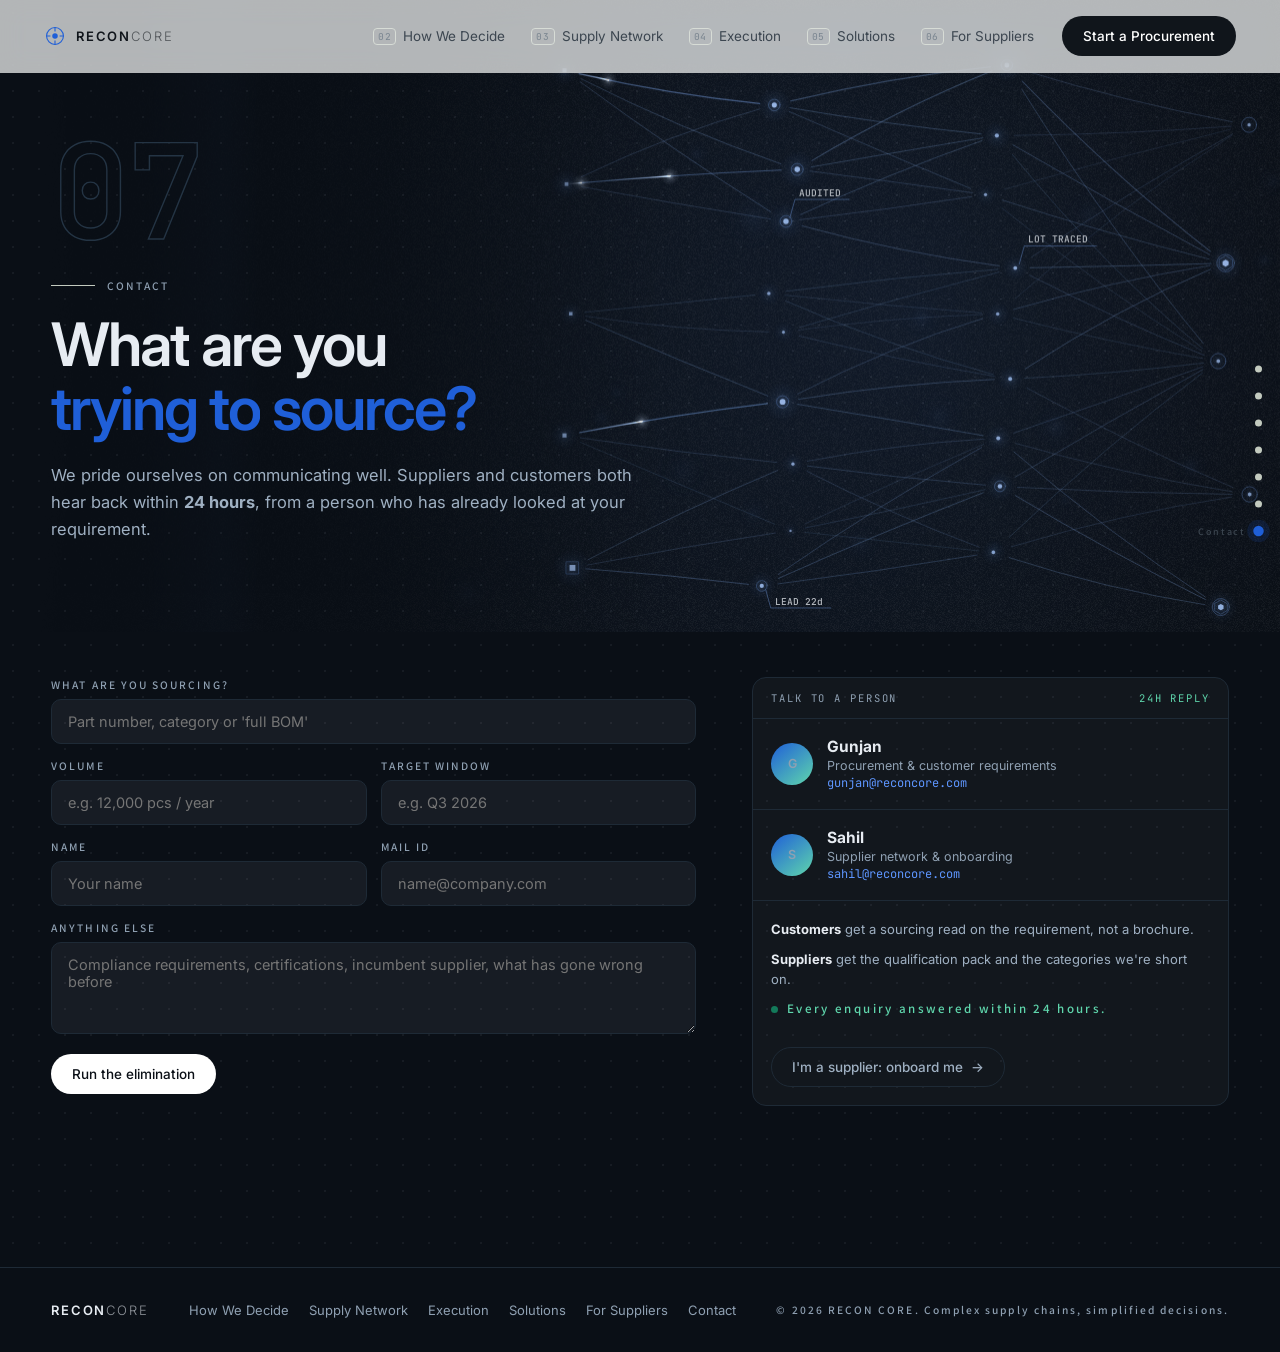
==== commit 3c79a918: "fdnsa" ====
--- a/contact.html
+++ b/contact.html
@@ -21,7 +21,7 @@
 <link rel="stylesheet" href="css/shell.css" />
 <link rel="stylesheet" href="css/motion.css" />
 <link rel="stylesheet" href="css/polish.css" />
-<link rel="stylesheet" href="css/clay.css" />
+<link rel="stylesheet" href="css/type.css" />
 </head>
 <body data-page="contact">
 
--- a/css/type.css
+++ b/css/type.css
@@ -0,0 +1,67 @@
+/* =========================================================
+   RECON CORE: label typeface
+   Assistant carries the letterspaced label chrome. JetBrains
+   Mono stays on anything numeric, where column alignment is
+   doing real work.
+   ========================================================= */
+
+:root{
+  --label:"Assistant",-apple-system,BlinkMacSystemFont,"Segoe UI",Roboto,Helvetica,Arial,sans-serif;
+}
+
+.eyebrow,
+.elim__head,
+.elim__status,
+.chapter__k,
+.nextpage__k,
+.pathcard__n,
+.stage__tag,
+.io__k,
+.io__label,
+.factor__k,
+.layerbar__k,
+.layerbar__hint,
+.level__n,
+.level__meta,
+.tcard__n,
+.tl__k,
+.dash__k,
+.dash__logo,
+.chain__label,
+.scorecard__why span,
+.think__panel .panel-head,
+.field label,
+.people__sla,
+.ind__k,
+.chip,
+.pipe__step span,
+.statement__grid b,
+.foot__c,
+.rail__dot span,
+.marquee span,
+.dtable th,
+.lanes th{
+  font-family:var(--label);
+  font-weight:600;
+  letter-spacing:.18em;
+}
+
+/* Assistant sits smaller on the page than JetBrains Mono at the same
+   size, so the small labels get a point back to hold their weight */
+.eyebrow,
+.chapter__k,
+.pathcard__n,
+.io__k,
+.io__label,
+.level__n,
+.tcard__n,
+.tl__k,
+.dash__k,
+.chain__label,
+.layerbar__k,
+.nextpage__k,
+.field label{
+  font-size:11.5px;
+}
+.elim__head,
+.elim__status{ font-size:12.5px; letter-spacing:.16em; }
